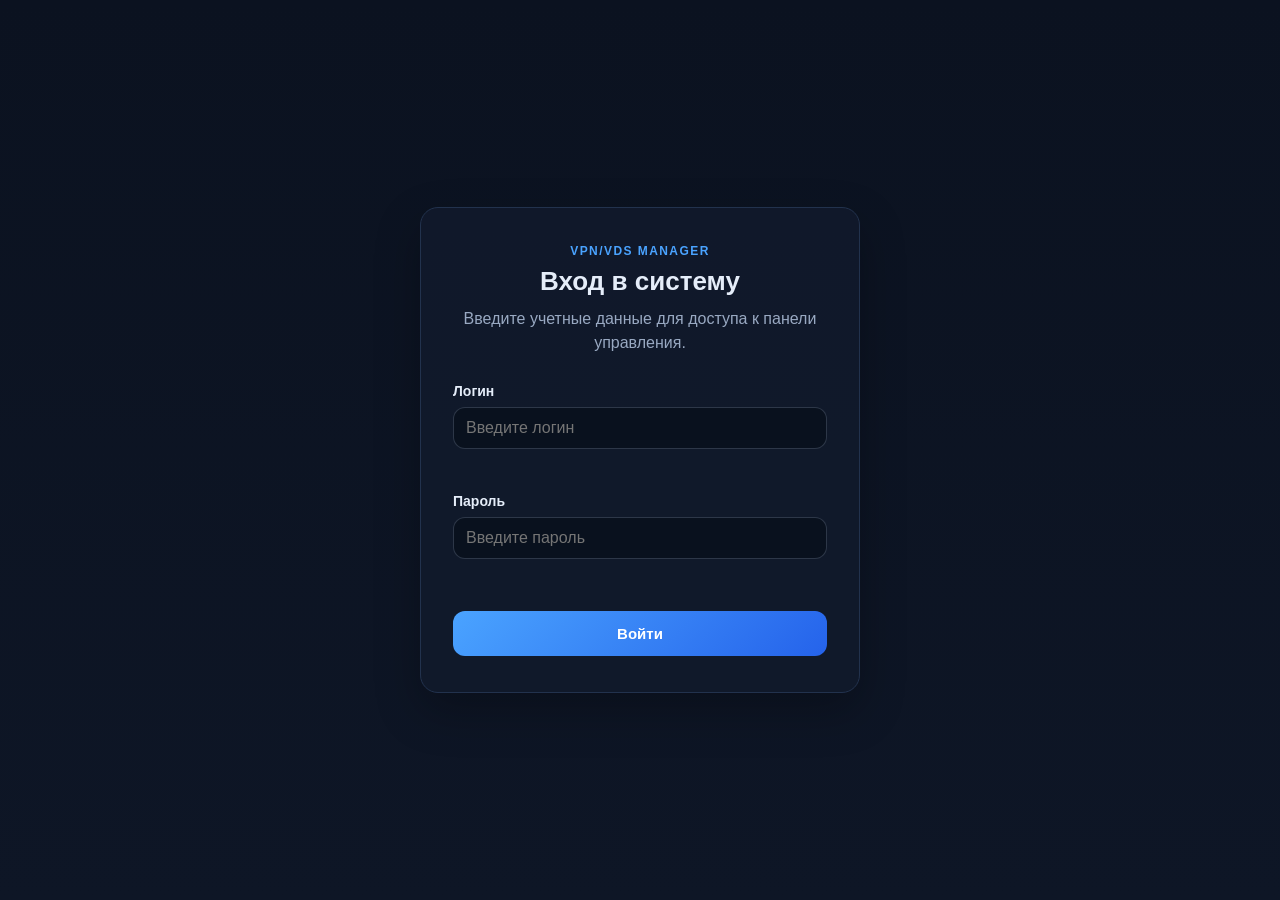
==== vpn-manager/frontend/dashboard.html @ 89fc7b23 "feat: real L2TP/IPsec monitoring + dashboard 3 tabs sessions/users CRUD + SSTP accel-ppp source buil" ====
<!doctype html>
<html lang="ru">
  <head>
    <meta charset="UTF-8" />
    <meta name="viewport" content="width=device-width, initial-scale=1.0" />
    <title>VPN/VDS Manager - Дашборд</title>
    <link rel="stylesheet" href="styles.css" />
  </head>
  <body>
    <div class="layout">
      <header class="topbar panel">
        <div>
          <p class="eyebrow">VPN/VDS Manager</p>
          <h1>Дашборд мониторинга</h1>
        </div>

        <div class="topbar-actions">
          <button type="button" id="tab-dashboard-btn" class="tab-btn tab-btn-active" data-tab="dashboard">
            Дашборд
          </button>
          <button type="button" id="tab-sessions-btn" class="tab-btn" data-tab="sessions">
            Сессии VPN
          </button>
          <button type="button" id="tab-users-btn" class="tab-btn" data-tab="users">
            VPN Пользователи
          </button>
          <a href="index.html" class="tab-btn" role="button">
            Конфиг
          </a>
          <button
            type="button"
            id="tab-settings-btn"
            class="tab-btn tab-btn-icon"
            aria-label="Открыть настройки"
            title="Открыть настройки"
          >
            &#9881;
          </button>
          <button type="button" id="logout-btn" class="tab-btn tab-btn-danger">
            Выйти
          </button>
        </div>
      </header>

      <!-- TAB: DASHBOARD -->
      <section id="tab-dashboard" class="dashboard-panel tab-panel tab-panel-active">
        <div class="stats-grid">
          <div class="stat-card panel">
            <div class="stat-icon stat-icon-total">▦</div>
            <div class="stat-content">
              <span class="stat-label">Всего роутеров</span>
              <strong id="stat-total" class="stat-value">0</strong>
              <p class="stat-meta" id="stat-profiles">Профилей: 0</p>
            </div>
          </div>

          <div class="stat-card panel">
            <div class="stat-icon stat-icon-online">●</div>
            <div class="stat-content">
              <span class="stat-label">Онлайн</span>
              <strong id="stat-online" class="stat-value stat-value-success">0</strong>
              <p class="stat-meta" id="stat-uptime">Uptime сервера: —</p>
            </div>
          </div>

          <div class="stat-card panel">
            <div class="stat-icon stat-icon-traffic">↯</div>
            <div class="stat-content">
              <span class="stat-label">Трафик всего</span>
              <strong id="stat-traffic" class="stat-value">0 GB</strong>
              <p class="stat-meta" id="stat-traffic-mb">≈ 0 MB</p>
            </div>
          </div>

          <div class="stat-card panel">
            <div class="stat-icon stat-icon-offline">○</div>
            <div class="stat-content">
              <span class="stat-label">Оффлайн</span>
              <strong id="stat-offline" class="stat-value stat-value-danger">0</strong>
              <p class="stat-meta" id="stat-sessions">Активных сессий: 0</p>
            </div>
          </div>
        </div>

        <div class="dashboard-actions">
          <button type="button" id="refresh-btn" class="btn btn-secondary">
            🔄 Обновить сейчас
          </button>
          <a href="index.html" class="btn btn-primary">
            ⚙️ Настройка конфигурации
          </a>
          <button type="button" id="vpn-sync-btn" class="btn btn-secondary">
            📤 VPN Sync (роутеры → chap-secrets)
          </button>
          <button type="button" id="vpn-restart-btn" class="btn btn-secondary">
            🔁 Перезапустить VPN службы
          </button>
        </div>

        <div class="panel panel-table">
          <div class="panel-header">
            <div>
              <p class="eyebrow">Мониторинг роутеров</p>
              <h2>Список роутеров</h2>
              <p class="subtitle">
                Автообновление каждые 10 секунд. Последнее обновление:
                <span id="last-update">—</span>
              </p>
            </div>
          </div>

          <div class="table-wrapper">
            <table id="routers-table" class="routers-table">
              <thead>
                <tr>
                  <th>Название</th>
                  <th>VPN логин</th>
                  <th>LAN подсеть</th>
                  <th>Wi-Fi</th>
                  <th>Статус</th>
                  <th>Uptime</th>
                  <th>Трафик</th>
                  <th>Действия</th>
                </tr>
              </thead>
              <tbody id="routers-tbody">
                <tr>
                  <td colspan="8" class="table-loading">Загрузка данных...</td>
                </tr>
              </tbody>
            </table>
          </div>
        </div>
      </section>

      <!-- TAB: SESSIONS -->
      <section id="tab-sessions" class="dashboard-panel tab-panel">
        <div class="dashboard-actions">
          <button type="button" id="refresh-sessions-btn" class="btn btn-secondary">🔄 Обновить сессии</button>
          <p class="subtitle" style="margin-left:auto;">Сеансов показано: <strong id="sessions-count">0</strong></p>
        </div>
        <div class="panel panel-table">
          <div class="panel-header">
            <p class="eyebrow">Мониторинг</p>
            <h2>Активные VPN сессии</h2>
            <p class="subtitle">Данные из xl2tpd-control / accel-cmd / ipsec status. Обновляются каждые 10 секунд.</p>
          </div>
          <div class="table-wrapper">
            <table id="sessions-table" class="routers-table">
              <thead>
                <tr>
                  <th>Роутер</th>
                  <th>VPN логин</th>
                  <th>Протокол</th>
                  <th>Интерфейс</th>
                  <th>IP клиента</th>
                  <th>LAN</th>
                  <th>Uptime</th>
                  <th>Трафик</th>
                </tr>
              </thead>
              <tbody id="sessions-tbody">
                <tr><td colspan="8" class="table-loading">Загрузка сессий...</td></tr>
              </tbody>
            </table>
          </div>
        </div>
      </section>

      <!-- TAB: VPN USERS -->
      <section id="tab-users" class="dashboard-panel tab-panel">
        <div class="dashboard-actions">
          <button type="button" id="add-user-btn" class="btn btn-primary">➕ Добавить пользователя VPN</button>
          <button type="button" id="refresh-users-btn" class="btn btn-secondary">🔄 Обновить список</button>
          <button type="button" id="users-sync-btn" class="btn btn-secondary">📤 VPN Sync</button>
          <p class="subtitle" style="margin-left:auto;">Пользователей: <strong id="users-count">0</strong></p>
        </div>
        <div class="panel panel-table">
          <div class="panel-header">
            <p class="eyebrow">Управление учётками VPN (chap-secrets)</p>
            <h2>VPN Пользователи</h2>
            <p class="subtitle">Автоматически применяется в /etc/ppp/chap-secrets (L2TP) и /etc/accel-ppp/conf/chap-secrets (SSTP, если установлен).</p>
          </div>
          <div class="table-wrapper">
            <table id="users-table" class="routers-table">
              <thead>
                <tr>
                  <th>Логин</th>
                  <th>Привязка роутера</th>
                  <th>Статус</th>
                  <th>Протокол</th>
                  <th>IP PPP</th>
                  <th>Uptime</th>
                  <th>Трафик</th>
                  <th>Действия</th>
                </tr>
              </thead>
              <tbody id="users-tbody">
                <tr><td colspan="8" class="table-loading">Загрузка пользователей...</td></tr>
              </tbody>
            </table>
          </div>
        </div>
      </section>
    </div>

    <script defer src="app.js"></script>

    <!-- Password change modal -->
    <div id="password-modal" class="modal" style="display:none;">
      <div class="modal-overlay" data-close-modal="1"></div>
      <div class="modal-card panel">
        <div class="modal-header">
          <p class="eyebrow">Настройки</p>
          <h2>Смена пароля admin</h2>
          <p class="subtitle">Введите старый пароль и задайте новый (минимум 4 символа).</p>
        </div>
        <form id="password-form" class="form" novalidate onsubmit="return false;">
          <label class="field">
            <span class="field-label">Старый пароль</span>
            <input id="old-password" class="field-input" type="password" required autocomplete="current-password" />
            <span class="field-error" data-error-for="old-password"></span>
          </label>
          <label class="field">
            <span class="field-label">Новый пароль</span>
            <input id="new-password" class="field-input" type="password" required minlength="4" autocomplete="new-password" />
            <span class="field-error" data-error-for="new-password"></span>
          </label>
          <label class="field">
            <span class="field-label">Повторите новый пароль</span>
            <input id="new-password-2" class="field-input" type="password" required minlength="4" autocomplete="new-password" />
            <span class="field-error" data-error-for="new-password-2"></span>
          </label>
          <div id="password-status" class="status" style="display:none;"></div>
          <div class="button-row">
            <button type="button" id="password-cancel" class="btn btn-secondary" data-close-modal="1">Отмена</button>
            <button type="submit" id="password-submit" class="btn btn-primary">Сменить пароль</button>
          </div>
        </form>
      </div>
    </div>

    <!-- Add/Edit VPN user modal -->
    <div id="vpn-user-modal" class="modal" style="display:none;">
      <div class="modal-overlay" data-close-modal="1"></div>
      <div class="modal-card panel">
        <div class="modal-header">
          <p class="eyebrow">VPN пользователь</p>
          <h2 id="vpn-user-modal-title">Добавить VPN пользователя</h2>
          <p class="subtitle">Пользователь будет добавлен в chap-secrets (L2TP/SSTP). Поле IP PPP можно оставить «*» — автовыделение из пула.</p>
        </div>
        <form id="vpn-user-form" class="form" novalidate onsubmit="return false;">
          <input type="hidden" id="vpn-user-original" value="" />
          <label class="field">
            <span class="field-label">Логин *</span>
            <input id="vpn-user-username" class="field-input" type="text" required placeholder="например router01" />
            <span class="field-error" data-error-for="vpn-user-username"></span>
          </label>
          <label class="field">
            <span class="field-label">Пароль *</span>
            <div class="field-row">
              <input id="vpn-user-password" class="field-input" type="text" required minlength="2" placeholder="минимум 2 символа" />
              <button type="button" id="generate-pw-btn" class="btn btn-secondary" title="Сгенерировать">🎲</button>
            </div>
            <span class="field-error" data-error-for="vpn-user-password"></span>
          </label>
          <label class="field">
            <span class="field-label">IP PPP (по умолчанию *)</span>
            <input id="vpn-user-ip" class="field-input" type="text" placeholder="* или 10.255.0.XX" value="*" />
          </label>
          <div id="vpn-user-status" class="status" style="display:none;"></div>
          <div class="button-row">
            <button type="button" id="vpn-user-cancel" class="btn btn-secondary" data-close-modal="1">Отмена</button>
            <button type="submit" id="vpn-user-submit" class="btn btn-primary">Сохранить</button>
          </div>
        </form>
      </div>
    </div>
  </body>
</html>
---- vpn-manager/frontend/styles.css ----
:root {
  color-scheme: dark;
  --bg: #0b1220;
  --panel: #111a2b;
  --panel-border: #22324d;
  --panel-soft: #162238;
  --text: #e5edf9;
  --muted: #99a9c2;
  --accent: #4aa3ff;
  --accent-strong: #2563eb;
  --danger: #ff7a7a;
  --success: #4ade80;
  --warning: #fbbf24;
  --shadow: 0 18px 45px rgba(0, 0, 0, 0.25);
  font-family: Inter, Segoe UI, Roboto, Arial, sans-serif;
}

* {
  box-sizing: border-box;
}

body {
  margin: 0;
  min-height: 100vh;
  background: linear-gradient(180deg, #0b1220 0%, #0e1626 100%);
  color: var(--text);
}

.layout {
  display: grid;
  gap: 20px;
  padding: 20px;
}

.topbar {
  display: flex;
  align-items: center;
  justify-content: space-between;
  gap: 20px;
  padding: 18px 24px;
}

.panel {
  background: rgba(17, 26, 43, 0.92);
  border: 1px solid var(--panel-border);
  border-radius: 18px;
  box-shadow: var(--shadow);
}

.panel-form,
.panel-preview,
.panel-settings {
  display: flex;
  flex-direction: column;
}

.topbar-actions {
  display: flex;
  align-items: center;
  gap: 10px;
}

.tab-btn {
  border: 1px solid rgba(153, 169, 194, 0.2);
  border-radius: 14px;
  background: rgba(255, 255, 255, 0.04);
  color: var(--text);
  padding: 12px 16px;
  font: inherit;
  font-weight: 600;
  cursor: pointer;
  text-decoration: none;
  display: inline-flex;
  align-items: center;
  justify-content: center;
}

.tab-btn-active {
  border-color: rgba(74, 163, 255, 0.4);
  background: rgba(74, 163, 255, 0.16);
}

.tab-btn-icon {
  min-width: 48px;
  font-size: 20px;
  line-height: 1;
}

.tab-btn-danger {
  border-color: rgba(255, 122, 122, 0.3);
  background: rgba(255, 122, 122, 0.12);
  color: #ffd4d4;
}

.tab-btn-danger:hover {
  background: rgba(255, 122, 122, 0.2);
}

.tab-panel {
  display: none;
}

.tab-panel-active {
  display: block;
}

.workspace-grid {
  display: grid;
  grid-template-columns: minmax(360px, 460px) minmax(520px, 1fr);
  gap: 20px;
}

.panel-settings {
  min-height: calc(100vh - 140px);
}

.panel-header {
  padding: 24px 24px 12px;
}

.eyebrow {
  margin: 0 0 8px;
  color: var(--accent);
  font-size: 12px;
  font-weight: 700;
  letter-spacing: 0.12em;
  text-transform: uppercase;
}

h1,
h2 {
  margin: 0;
  font-size: 28px;
}

.subtitle {
  margin: 10px 0 0;
  color: var(--muted);
  line-height: 1.5;
}

.settings-grid {
  display: grid;
  grid-template-columns: minmax(280px, 360px) minmax(420px, 1fr);
  gap: 16px;
  padding: 0 24px 24px;
}

.settings-section {
  padding: 18px;
  border-radius: 16px;
  background: rgba(22, 34, 56, 0.95);
  border: 1px solid rgba(255, 255, 255, 0.04);
}

.settings-section-wide,
.status {
  grid-column: 1 / -1;
}

.section-heading {
  display: flex;
  align-items: center;
  justify-content: space-between;
  gap: 12px;
  margin-bottom: 14px;
}

.section-heading h2 {
  font-size: 16px;
}

.profile-controls {
  display: grid;
  gap: 12px;
}

.status {
  padding: 12px 14px;
  border-radius: 12px;
  border: 1px solid transparent;
  font-size: 14px;
}

.status-loading {
  background: rgba(74, 163, 255, 0.12);
  border-color: rgba(74, 163, 255, 0.28);
}

.status-success {
  background: rgba(74, 222, 128, 0.12);
  border-color: rgba(74, 222, 128, 0.25);
}

.status-error {
  background: rgba(255, 122, 122, 0.12);
  border-color: rgba(255, 122, 122, 0.25);
  color: #ffd4d4;
}

.form {
  display: grid;
  gap: 18px;
  padding: 0 24px 24px 24px;
  overflow: auto;
}

.section {
  padding: 18px;
  border-radius: 16px;
  background: rgba(22, 34, 56, 0.95);
  border: 1px solid rgba(255, 255, 255, 0.04);
}

.section-title {
  margin: 0 0 14px;
  font-size: 16px;
}

.section-grid {
  display: grid;
  gap: 14px;
}

.inline-summary {
  display: grid;
  gap: 8px;
  padding: 14px 16px;
  border-radius: 14px;
  background: rgba(9, 17, 30, 0.9);
  border: 1px solid rgba(74, 163, 255, 0.18);
}

.inline-summary-label {
  color: var(--muted);
  font-size: 13px;
}

.inline-summary-value {
  color: var(--text);
  font-size: 15px;
  word-break: break-word;
}

.field {
  display: grid;
  gap: 8px;
}

.field-checkbox {
  grid-template-columns: auto 1fr;
  align-items: start;
  gap: 10px 12px;
}

.field-checkbox input[type="checkbox"] {
  margin-top: 2px;
  width: 18px;
  height: 18px;
  accent-color: var(--accent);
}

.field-checkbox .field-label,
.field-checkbox .field-help,
.field-checkbox .field-error {
  grid-column: 2;
}

.field-disabled {
  opacity: 0.55;
}

.field-label {
  font-size: 14px;
  font-weight: 600;
}

.field-help {
  color: var(--muted);
  font-size: 13px;
  line-height: 1.45;
}

.field-input,
.field textarea,
.field select {
  width: 100%;
  padding: 11px 12px;
  border: 1px solid rgba(153, 169, 194, 0.25);
  border-radius: 12px;
  background: #09111e;
  color: var(--text);
  font: inherit;
}

.field-input:focus,
.field textarea:focus,
.field select:focus {
  outline: 2px solid rgba(74, 163, 255, 0.35);
  border-color: var(--accent);
}

.field textarea {
  min-height: 90px;
  resize: vertical;
}

.button-row,
.button-column {
  display: flex;
  gap: 10px;
}

.button-column {
  flex-direction: column;
}

.button-row .btn,
.button-column .btn {
  flex: 1;
}

.field-error {
  min-height: 18px;
  color: var(--danger);
  font-size: 12px;
}

.field-invalid .field-input,
.field-invalid textarea,
.field-invalid select {
  border-color: var(--danger);
}

.actions {
  display: flex;
  gap: 12px;
  padding: 0 24px 24px;
}

.btn {
  border: 0;
  border-radius: 12px;
  padding: 12px 16px;
  font: inherit;
  font-weight: 600;
  cursor: pointer;
  text-decoration: none;
  display: inline-flex;
  align-items: center;
  justify-content: center;
}

.btn-primary {
  background: linear-gradient(135deg, var(--accent), var(--accent-strong));
  color: white;
}

.btn-secondary {
  background: rgba(255, 255, 255, 0.06);
  color: var(--text);
}

.btn-danger {
  background: rgba(255, 122, 122, 0.16);
  color: #ffd7d7;
}

.btn-small {
  padding: 9px 12px;
  font-size: 13px;
}

.router-list {
  display: grid;
  gap: 10px;
  max-height: 340px;
  overflow: auto;
  margin-bottom: 12px;
}

.router-item {
  display: grid;
  gap: 5px;
  width: 100%;
  padding: 12px 14px;
  border: 1px solid rgba(153, 169, 194, 0.18);
  border-radius: 12px;
  background: #09111e;
  color: var(--text);
  text-align: left;
  cursor: pointer;
}

.router-item:hover {
  border-color: rgba(74, 163, 255, 0.35);
}

.router-item.active {
  border-color: var(--accent);
  box-shadow: inset 0 0 0 1px rgba(74, 163, 255, 0.25);
}

.router-name {
  font-size: 14px;
  font-weight: 600;
}

.router-meta {
  color: var(--muted);
  font-size: 12px;
}

.meta {
  display: flex;
  gap: 14px;
  padding: 0 24px 16px;
}

.preview-actions {
  display: flex;
  justify-content: flex-end;
  padding: 0 24px 16px;
}

.meta-card {
  flex: 1;
  padding: 14px 16px;
  border-radius: 14px;
  background: rgba(22, 34, 56, 0.95);
  border: 1px solid rgba(255, 255, 255, 0.04);
}

.meta-label {
  display: block;
  margin-bottom: 6px;
  color: var(--muted);
  font-size: 13px;
}

.preview {
  flex: 1;
  margin: 0 24px 24px;
  padding: 18px;
  min-height: 680px;
  border-radius: 16px;
  border: 1px solid rgba(153, 169, 194, 0.2);
  background: #09111e;
  color: #dce7f8;
  font: 13px/1.55 Consolas, Monaco, monospace;
  resize: none;
}

@media (max-width: 1180px) {
  .workspace-grid,
  .settings-grid {
    grid-template-columns: 1fr;
  }

  .preview {
    min-height: 420px;
  }

  .topbar {
    flex-direction: column;
    align-items: stretch;
  }

  .topbar-actions {
    justify-content: space-between;
  }
}

.login-layout {
  min-height: 100vh;
  display: flex;
  align-items: center;
  justify-content: center;
  padding: 20px;
}

.login-card {
  width: 100%;
  max-width: 440px;
  padding: 36px 32px;
}

.login-header {
  text-align: center;
  margin-bottom: 28px;
}

.login-header h1 {
  font-size: 26px;
  margin-top: 4px;
}

.login-form {
  display: grid;
  gap: 18px;
}

.btn-login {
  width: 100%;
  padding: 14px 20px;
  font-size: 15px;
  margin-top: 8px;
}

.dashboard-panel {
  display: grid;
  gap: 20px;
}

.stats-grid {
  display: grid;
  grid-template-columns: repeat(auto-fit, minmax(220px, 1fr));
  gap: 16px;
}

.stat-card {
  display: flex;
  align-items: center;
  gap: 16px;
  padding: 20px;
}

.stat-icon {
  width: 56px;
  height: 56px;
  border-radius: 14px;
  display: flex;
  align-items: center;
  justify-content: center;
  font-size: 26px;
  font-weight: 700;
  flex-shrink: 0;
}

.stat-icon-total {
  background: rgba(74, 163, 255, 0.16);
  color: var(--accent);
}

.stat-icon-online {
  background: rgba(74, 222, 128, 0.16);
  color: var(--success);
  font-size: 18px;
}

.stat-icon-traffic {
  background: rgba(251, 191, 36, 0.16);
  color: var(--warning);
}

.stat-icon-offline {
  background: rgba(255, 122, 122, 0.16);
  color: var(--danger);
  font-size: 18px;
}

.stat-content {
  display: grid;
  gap: 4px;
  min-width: 0;
}

.stat-label {
  color: var(--muted);
  font-size: 13px;
}

.stat-value {
  font-size: 28px;
  font-weight: 700;
  line-height: 1.1;
}

.stat-value-success {
  color: var(--success);
}

.stat-value-danger {
  color: var(--danger);
}

.dashboard-actions {
  display: flex;
  flex-wrap: wrap;
  gap: 12px;
}

.panel-table {
  overflow: hidden;
}

.table-wrapper {
  padding: 0 24px 24px;
  overflow-x: auto;
}

.routers-table {
  width: 100%;
  border-collapse: collapse;
  font-size: 14px;
}

.routers-table th,
.routers-table td {
  padding: 14px 16px;
  text-align: left;
  border-bottom: 1px solid rgba(153, 169, 194, 0.12);
}

.routers-table th {
  color: var(--muted);
  font-size: 12px;
  font-weight: 600;
  text-transform: uppercase;
  letter-spacing: 0.06em;
  background: rgba(22, 34, 56, 0.5);
}

.routers-table tbody tr:hover {
  background: rgba(74, 163, 255, 0.05);
}

.routers-table tbody tr:last-child td {
  border-bottom: 0;
}

.table-loading {
  text-align: center;
  padding: 40px 20px !important;
  color: var(--muted);
}

.table-empty {
  text-align: center;
  padding: 40px 20px !important;
  color: var(--muted);
}

.status-badge {
  display: inline-flex;
  align-items: center;
  gap: 8px;
  padding: 6px 12px;
  border-radius: 20px;
  font-size: 13px;
  font-weight: 600;
}

.status-badge::before {
  content: "";
  width: 8px;
  height: 8px;
  border-radius: 50%;
}

.status-online {
  background: rgba(74, 222, 128, 0.14);
  color: var(--success);
}

.status-online::before {
  background: var(--success);
  box-shadow: 0 0 0 3px rgba(74, 222, 128, 0.2);
}

.status-offline {
  background: rgba(255, 122, 122, 0.14);
  color: var(--danger);
}

.status-offline::before {
  background: var(--danger);
  box-shadow: 0 0 0 3px rgba(255, 122, 122, 0.2);
}

.traffic-value {
  font-variant-numeric: tabular-nums;
  font-weight: 600;
}

@media (max-width: 720px) {
  .routers-table th,
  .routers-table td {
    padding: 10px 12px;
    font-size: 13px;
  }

  .stat-value {
    font-size: 22px;
  }
}

.modal {
  position: fixed;
  inset: 0;
  display: flex;
  align-items: center;
  justify-content: center;
  z-index: 1000;
  padding: 20px;
}

.modal-overlay {
  position: absolute;
  inset: 0;
  background: rgba(3, 7, 18, 0.78);
  backdrop-filter: blur(3px);
}

.modal-card {
  position: relative;
  width: 100%;
  max-width: 500px;
  padding: 28px;
  z-index: 1;
  box-shadow: 0 30px 80px rgba(0, 0, 0, 0.5);
  border-radius: 16px;
}

.modal-header {
  margin-bottom: 20px;
}

#password-form .field {
  margin-bottom: 14px;
}

#password-form .button-row {
  margin-top: 20px;
  display: flex;
  gap: 12px;
  justify-content: flex-end;
}

.modal-header .eyebrow {
  margin-bottom: 6px;
}

.modal-header h2 {
  margin: 0 0 6px 0;
}

/* --- Dashboard Tabs --- */
.tab-panel {
  display: none;
}
.tab-panel-active {
  display: block;
  animation: fadeIn 150ms ease-out;
}
@keyframes fadeIn {
  from { opacity: 0; transform: translateY(4px); }
  to { opacity: 1; transform: translateY(0); }
}

/* --- Status badges --- */
.status-badge {
  display: inline-flex;
  align-items: center;
  gap: 6px;
  padding: 4px 10px;
  border-radius: 999px;
  font-size: 12px;
  font-weight: 600;
  white-space: nowrap;
}
.status-badge::before {
  content: "";
  width: 7px;
  height: 7px;
  border-radius: 50%;
  display: inline-block;
}
.status-online {
  background: rgba(16, 185, 129, 0.12);
  color: #10b981;
}
.status-online::before { background: #10b981; box-shadow: 0 0 0 3px rgba(16,185,129,.18); }
.status-offline {
  background: rgba(107, 114, 128, 0.1);
  color: #6b7280;
}
.status-offline::before { background: #6b7280; }

/* --- Pill / Protocol --- */
.pill {
  display: inline-block;
  padding: 2px 8px;
  font-size: 11px;
  border-radius: 999px;
  letter-spacing: 0.02em;
}
.pill-proto {
  background: rgba(99, 102, 241, 0.1);
  color: #6366f1;
  font-weight: 600;
}

/* --- Typography helpers --- */
.mono {
  font-family: ui-monospace, SFMono-Regular, Menlo, Consolas, monospace;
  font-size: 12.5px;
  background: rgba(99, 102, 241, 0.06);
  color: #4338ca;
  padding: 2px 6px;
  border-radius: 6px;
}
.muted { color: #94a3b8; }
.small { font-size: 11.5px; margin-top: 2px; }

/* --- Buttons tiny --- */
.btn-sm {
  padding: 6px 10px;
  font-size: 12.5px;
}
.btn-danger {
  background: #fee2e2;
  color: #b91c1c;
  border-color: #fecaca;
}
.btn-danger:hover { background: #fecaca; color: #991b1b; }

.actions-col {
  display: flex;
  flex-wrap: wrap;
  gap: 6px;
}

/* --- Table states --- */
.table-loading,
.table-empty,
.table-error {
  text-align: center;
  padding: 30px 20px !important;
  color: #94a3b8;
  font-style: italic;
}
.table-empty { color: #64748b; }
.table-error { color: #b91c1c; font-style: normal; }

/* --- Stat meta --- */
.stat-content {
  display: flex;
  flex-direction: column;
  gap: 2px;
}
.stat-meta {
  margin: 4px 0 0 0;
  font-size: 11.5px;
  color: #94a3b8;
}

/* --- Field row (password with generate btn) --- */
.field-row {
  display: flex;
  gap: 8px;
  align-items: stretch;
}
.field-row .field-input {
  flex: 1;
}
.field-row .btn {
  white-space: nowrap;
  padding: 0 14px;
}

#vpn-user-form .field { margin-bottom: 14px; }
#vpn-user-form .button-row {
  margin-top: 20px;
  display: flex;
  gap: 12px;
  justify-content: flex-end;
}

/* --- Responsive tables --- */
@media (max-width: 980px) {
  #routers-table th:nth-child(2),
  #routers-table td:nth-child(2),
  #routers-table th:nth-child(4),
  #routers-table td:nth-child(4),
  #sessions-table th:nth-child(4),
  #sessions-table td:nth-child(4),
  #sessions-table th:nth-child(6),
  #sessions-table td:nth-child(6),
  #users-table th:nth-child(5),
  #users-table td:nth-child(5) {
    display: none;
  }
}
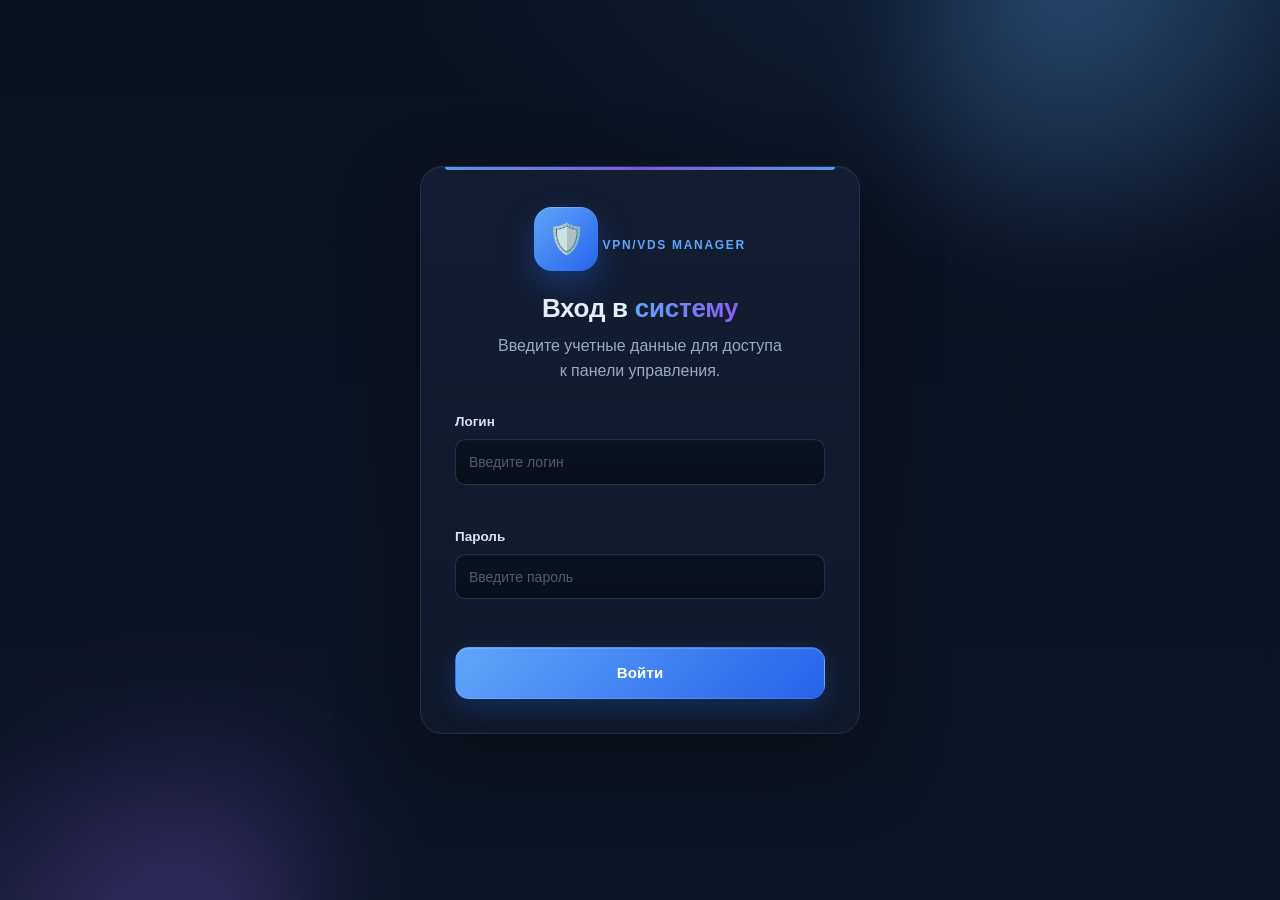
==== commit b433e838: "feat(ui): dark design system - gradients, section icons, login logo, cache v20260831c" ====
--- a/vpn-manager/frontend/dashboard.html
+++ b/vpn-manager/frontend/dashboard.html
@@ -3,15 +3,41 @@
   <head>
     <meta charset="UTF-8" />
     <meta name="viewport" content="width=device-width, initial-scale=1.0" />
+    <meta http-equiv="Cache-Control" content="no-cache, no-store, must-revalidate" />
+    <meta http-equiv="Pragma" content="no-cache" />
+    <meta http-equiv="Expires" content="0" />
     <title>VPN/VDS Manager - Дашборд</title>
-    <link rel="stylesheet" href="styles.css" />
+    <script>
+      (function(){
+        var FORCE = "20260831c";
+        try {
+          var u = new URL(window.location.href);
+          if (u.searchParams.get("v") !== FORCE) {
+            u.searchParams.set("v", FORCE);
+            u.searchParams.delete("debug");
+            if (window.location.search !== u.search) {
+              window.location.replace(u.toString());
+              return;
+            }
+          }
+        } catch(e){
+          var loc = window.location;
+          var q = loc.search;
+          if (q.indexOf("v=" + FORCE) === -1) {
+            window.location.replace(loc.pathname + "?v=" + FORCE + loc.hash);
+            return;
+          }
+        }
+      })();
+    </script>
+    <link rel="stylesheet" href="styles.css?v=20260831c" />
   </head>
   <body>
     <div class="layout">
       <header class="topbar panel">
         <div>
           <p class="eyebrow">VPN/VDS Manager</p>
-          <h1>Дашборд мониторинга</h1>
+          <h1>Дашборд <span class="title-accent">мониторинга</span></h1>
         </div>
 
         <div class="topbar-actions">
@@ -204,7 +230,7 @@
       </section>
     </div>
 
-    <script defer src="app.js"></script>
+    <script defer src="app.js?v=20260831c"></script>
 
     <!-- Password change modal -->
     <div id="password-modal" class="modal" style="display:none;">
--- a/vpn-manager/frontend/styles.css
+++ b/vpn-manager/frontend/styles.css
@@ -1,69 +1,86 @@
 :root {
   color-scheme: dark;
   --bg: #0b1220;
+  --bg-2: #0e1626;
   --panel: #111a2b;
   --panel-border: #22324d;
   --panel-soft: #162238;
   --text: #e5edf9;
   --muted: #99a9c2;
   --accent: #4aa3ff;
+  --accent-2: #60a5fa;
   --accent-strong: #2563eb;
-  --danger: #ff7a7a;
-  --success: #4ade80;
-  --warning: #fbbf24;
-  --shadow: 0 18px 45px rgba(0, 0, 0, 0.25);
-  font-family: Inter, Segoe UI, Roboto, Arial, sans-serif;
-}
-
-* {
-  box-sizing: border-box;
-}
+  --danger: #ef4444;
+  --danger-soft: #ff7a7a;
+  --success: #22c55e;
+  --success-soft: #4ade80;
+  --warning: #f59e0b;
+  --warning-soft: #fbbf24;
+  --violet: #8b5cf6;
+  --shadow: 0 18px 45px rgba(0, 0, 0, 0.28);
+  --shadow-lg: 0 30px 80px rgba(0, 0, 0, 0.45);
+  --radius-sm: 10px;
+  --radius-md: 14px;
+  --radius-lg: 18px;
+  --radius-xl: 22px;
+  --t-fast: 120ms ease-out;
+  --t: 200ms cubic-bezier(0.4, 0, 0.2, 1);
+  --t-slow: 350ms cubic-bezier(0.4, 0, 0.2, 1);
+  font-family: Inter, "Segoe UI", Roboto, Arial, sans-serif;
+  -webkit-font-smoothing: antialiased;
+  -moz-osx-font-smoothing: grayscale;
+}
+
+* { box-sizing: border-box; }
+
+html, body { margin: 0; padding: 0; }
 
 body {
-  margin: 0;
   min-height: 100vh;
-  background: linear-gradient(180deg, #0b1220 0%, #0e1626 100%);
+  background:
+    radial-gradient(1200px 600px at 85% -10%, rgba(74,163,255,0.12), transparent 60%),
+    radial-gradient(900px 500px at -10% 110%, rgba(139,92,246,0.10), transparent 55%),
+    linear-gradient(180deg, var(--bg) 0%, var(--bg-2) 100%);
+  background-attachment: fixed;
   color: var(--text);
-}
-
-.layout {
-  display: grid;
-  gap: 20px;
-  padding: 20px;
-}
+  line-height: 1.45;
+  transition: background var(--t-slow);
+}
+
+a { color: var(--accent-2); text-decoration: none; transition: color var(--t-fast); }
+a:hover { color: #93c5fd; }
+
+.layout { display: grid; gap: 20px; padding: 20px; }
 
 .topbar {
-  display: flex;
-  align-items: center;
-  justify-content: space-between;
-  gap: 20px;
-  padding: 18px 24px;
+  display: flex; align-items: center; justify-content: space-between;
+  gap: 20px; padding: 18px 24px;
 }
 
 .panel {
-  background: rgba(17, 26, 43, 0.92);
+  background: linear-gradient(180deg, rgba(20,30,50,0.96) 0%, rgba(17,26,43,0.94) 100%);
   border: 1px solid var(--panel-border);
-  border-radius: 18px;
+  border-radius: var(--radius-xl);
   box-shadow: var(--shadow);
+  backdrop-filter: blur(6px);
+  transition: border-color var(--t), box-shadow var(--t), transform var(--t);
 }
 
 .panel-form,
 .panel-preview,
 .panel-settings {
-  display: flex;
-  flex-direction: column;
+  display: flex; flex-direction: column;
+  min-height: 0;
 }
 
 .topbar-actions {
-  display: flex;
-  align-items: center;
-  gap: 10px;
+  display: flex; align-items: center; gap: 10px; flex-wrap: wrap;
 }
 
 .tab-btn {
-  border: 1px solid rgba(153, 169, 194, 0.2);
-  border-radius: 14px;
-  background: rgba(255, 255, 255, 0.04);
+  border: 1px solid rgba(153,169,194,0.18);
+  border-radius: var(--radius-md);
+  background: rgba(255,255,255,0.04);
   color: var(--text);
   padding: 12px 16px;
   font: inherit;
@@ -73,71 +90,89 @@
   display: inline-flex;
   align-items: center;
   justify-content: center;
-}
+  gap: 8px;
+  transition: background var(--t), border-color var(--t), color var(--t), transform var(--t-fast), box-shadow var(--t);
+  user-select: none;
+  white-space: nowrap;
+}
+.tab-btn:hover {
+  background: rgba(255,255,255,0.07);
+  border-color: rgba(153,169,194,0.32);
+  transform: translateY(-1px);
+}
+.tab-btn:active { transform: translateY(0); }
 
 .tab-btn-active {
-  border-color: rgba(74, 163, 255, 0.4);
-  background: rgba(74, 163, 255, 0.16);
-}
-
-.tab-btn-icon {
-  min-width: 48px;
-  font-size: 20px;
-  line-height: 1;
-}
+  border-color: rgba(74,163,255,0.55);
+  background: linear-gradient(180deg, rgba(74,163,255,0.22) 0%, rgba(74,163,255,0.10) 100%);
+  color: #ffffff;
+  box-shadow: 0 0 0 1px rgba(74,163,255,0.25), 0 8px 24px rgba(37,99,235,0.18);
+  position: relative;
+  overflow: hidden;
+}
+.tab-btn-active::after {
+  content: "";
+  position: absolute;
+  left: 14px; right: 14px; bottom: 4px;
+  height: 2px; border-radius: 2px;
+  background: linear-gradient(90deg, var(--accent), var(--accent-2));
+  opacity: 0.9;
+}
+
+.tab-btn-icon { min-width: 48px; font-size: 20px; line-height: 1; }
 
 .tab-btn-danger {
-  border-color: rgba(255, 122, 122, 0.3);
-  background: rgba(255, 122, 122, 0.12);
+  border-color: rgba(239,68,68,0.35);
+  background: rgba(239,68,68,0.12);
   color: #ffd4d4;
 }
-
-.tab-btn-danger:hover {
-  background: rgba(255, 122, 122, 0.2);
-}
-
-.tab-panel {
-  display: none;
-}
-
+.tab-btn-danger:hover { background: rgba(239,68,68,0.22); }
+
+.tab-panel { display: none; }
 .tab-panel-active {
   display: block;
+  animation: fadeSlide 180ms var(--t-slow);
+}
+@keyframes fadeSlide {
+  from { opacity: 0; transform: translateY(6px); }
+  to   { opacity: 1; transform: translateY(0); }
 }
 
 .workspace-grid {
   display: grid;
-  grid-template-columns: minmax(360px, 460px) minmax(520px, 1fr);
+  grid-template-columns: minmax(360px, 470px) minmax(520px, 1fr);
   gap: 20px;
-}
-
-.panel-settings {
-  min-height: calc(100vh - 140px);
-}
-
-.panel-header {
-  padding: 24px 24px 12px;
-}
+  align-items: start;
+}
+
+.panel-settings { min-height: calc(100vh - 140px); }
+
+.panel-header { padding: 24px 24px 14px; }
 
 .eyebrow {
   margin: 0 0 8px;
-  color: var(--accent);
+  color: var(--accent-2);
   font-size: 12px;
   font-weight: 700;
-  letter-spacing: 0.12em;
+  letter-spacing: 0.14em;
   text-transform: uppercase;
-}
-
-h1,
-h2 {
-  margin: 0;
-  font-size: 28px;
-}
-
-.subtitle {
-  margin: 10px 0 0;
-  color: var(--muted);
-  line-height: 1.5;
-}
+  display: inline-flex; align-items: center; gap: 8px;
+}
+
+h1, h2, h3 { margin: 0; line-height: 1.2; letter-spacing: -0.01em; }
+h1 { font-size: 30px; font-weight: 700; }
+h2 { font-size: 20px; font-weight: 700; }
+h3 { font-size: 16px; font-weight: 600; }
+
+.title-accent {
+  background: linear-gradient(90deg, var(--accent-2) 0%, var(--violet) 100%);
+  -webkit-background-clip: text;
+  background-clip: text;
+  color: transparent;
+  font-weight: 800;
+}
+
+.subtitle { margin: 10px 0 0; color: var(--muted); line-height: 1.55; max-width: 70ch; }
 
 .settings-grid {
   display: grid;
@@ -148,73 +183,103 @@
 
 .settings-section {
   padding: 18px;
-  border-radius: 16px;
-  background: rgba(22, 34, 56, 0.95);
-  border: 1px solid rgba(255, 255, 255, 0.04);
-}
+  border-radius: var(--radius-lg);
+  background: linear-gradient(180deg, rgba(26,38,62,0.92), rgba(22,34,56,0.95));
+  border: 1px solid rgba(255,255,255,0.05);
+  box-shadow: inset 0 1px 0 rgba(255,255,255,0.03);
+  transition: border-color var(--t), transform var(--t-fast);
+}
+.settings-section:hover { border-color: rgba(74,163,255,0.18); }
 
 .settings-section-wide,
+.status { grid-column: 1 / -1; }
+
+.section-heading {
+  display: flex; align-items: center; justify-content: space-between;
+  gap: 12px; margin-bottom: 14px;
+}
+.section-heading h2 { font-size: 16px; letter-spacing: 0; }
+
+.profile-controls { display: grid; gap: 12px; }
+
 .status {
-  grid-column: 1 / -1;
-}
-
-.section-heading {
-  display: flex;
-  align-items: center;
-  justify-content: space-between;
-  gap: 12px;
-  margin-bottom: 14px;
-}
-
-.section-heading h2 {
-  font-size: 16px;
-}
-
-.profile-controls {
-  display: grid;
-  gap: 12px;
-}
-
-.status {
-  padding: 12px 14px;
-  border-radius: 12px;
+  padding: 14px 16px;
+  border-radius: var(--radius-md);
   border: 1px solid transparent;
   font-size: 14px;
-}
+  font-weight: 500;
+  animation: fadeIn 220ms var(--t-slow);
+  display: flex; align-items: flex-start; gap: 10px;
+}
+.status::before {
+  content: "";
+  width: 10px; height: 10px; border-radius: 50%;
+  flex: 0 0 auto; margin-top: 5px;
+  background: currentColor;
+  box-shadow: 0 0 0 4px currentColor;
+  opacity: 0.18;
+}
+@keyframes fadeIn { from { opacity: 0; transform: translateY(-2px);} to { opacity: 1; transform: none; } }
 
 .status-loading {
-  background: rgba(74, 163, 255, 0.12);
-  border-color: rgba(74, 163, 255, 0.28);
-}
+  background: linear-gradient(90deg, rgba(74,163,255,0.14), rgba(139,92,246,0.10));
+  border-color: rgba(74,163,255,0.3);
+  color: #bfdbfe;
+}
+.status-loading::before { background: var(--accent); box-shadow: 0 0 0 4px rgba(74,163,255,0.25); opacity: 1; animation: pulse 1.2s ease-in-out infinite; }
+@keyframes pulse { 0%, 100% { transform: scale(1);} 50% { transform: scale(1.35); } }
 
 .status-success {
-  background: rgba(74, 222, 128, 0.12);
-  border-color: rgba(74, 222, 128, 0.25);
+  background: linear-gradient(90deg, rgba(34,197,94,0.14), rgba(74,222,128,0.08));
+  border-color: rgba(34,197,94,0.3);
+  color: #bbf7d0;
 }
 
 .status-error {
-  background: rgba(255, 122, 122, 0.12);
-  border-color: rgba(255, 122, 122, 0.25);
-  color: #ffd4d4;
+  background: linear-gradient(90deg, rgba(239,68,68,0.16), rgba(239,68,68,0.08));
+  border-color: rgba(239,68,68,0.35);
+  color: #fecaca;
 }
 
 .form {
   display: grid;
-  gap: 18px;
-  padding: 0 24px 24px 24px;
+  gap: 20px;
+  padding: 0 24px 24px;
   overflow: auto;
+  scrollbar-gutter: stable;
 }
 
 .section {
-  padding: 18px;
-  border-radius: 16px;
-  background: rgba(22, 34, 56, 0.95);
-  border: 1px solid rgba(255, 255, 255, 0.04);
-}
+  padding: 20px;
+  border-radius: var(--radius-lg);
+  background: linear-gradient(180deg, rgba(26,38,62,0.95), rgba(22,34,56,0.96));
+  border: 1px solid rgba(255,255,255,0.05);
+  box-shadow: inset 0 1px 0 rgba(255,255,255,0.03);
+  position: relative;
+  overflow: hidden;
+  transition: border-color var(--t), box-shadow var(--t);
+}
+.section:hover { border-color: rgba(74,163,255,0.22); }
 
 .section-title {
-  margin: 0 0 14px;
+  margin: 0 0 16px;
   font-size: 16px;
+  font-weight: 700;
+  display: inline-flex;
+  align-items: center;
+  gap: 10px;
+  letter-spacing: -0.005em;
+}
+.section-icon {
+  display: inline-flex;
+  align-items: center; justify-content: center;
+  width: 30px; height: 30px;
+  border-radius: 10px;
+  font-size: 16px;
+  background: rgba(74,163,255,0.14);
+  color: var(--accent-2);
+  flex-shrink: 0;
+  box-shadow: inset 0 0 0 1px rgba(74,163,255,0.18);
 }
 
 .section-grid {
@@ -226,287 +291,416 @@
   display: grid;
   gap: 8px;
   padding: 14px 16px;
-  border-radius: 14px;
-  background: rgba(9, 17, 30, 0.9);
-  border: 1px solid rgba(74, 163, 255, 0.18);
-}
-
+  border-radius: var(--radius-md);
+  background: rgba(9,17,30,0.9);
+  border: 1px solid rgba(74,163,255,0.2);
+  box-shadow: inset 0 0 0 1px rgba(74,163,255,0.04);
+}
 .inline-summary-label {
-  color: var(--muted);
-  font-size: 13px;
-}
-
-.inline-summary-value {
-  color: var(--text);
-  font-size: 15px;
-  word-break: break-word;
-}
-
-.field {
-  display: grid;
-  gap: 8px;
-}
-
+  color: var(--muted); font-size: 12.5px; font-weight: 500;
+  letter-spacing: 0.02em;
+}
+.inline-summary-value { color: var(--text); font-size: 14.5px; word-break: break-word; font-weight: 500; }
+
+.field { display: grid; gap: 8px; }
 .field-checkbox {
   grid-template-columns: auto 1fr;
   align-items: start;
   gap: 10px 12px;
-}
+  padding: 10px 12px;
+  border-radius: var(--radius-sm);
+  background: rgba(9,17,30,0.55);
+  border: 1px solid rgba(255,255,255,0.04);
+  transition: background var(--t), border-color var(--t);
+}
+.field-checkbox:hover { background: rgba(9,17,30,0.8); border-color: rgba(74,163,255,0.18); }
 
 .field-checkbox input[type="checkbox"] {
-  margin-top: 2px;
-  width: 18px;
-  height: 18px;
-  accent-color: var(--accent);
+  margin-top: 2px; width: 18px; height: 18px; accent-color: var(--accent); cursor: pointer;
 }
 
 .field-checkbox .field-label,
 .field-checkbox .field-help,
-.field-checkbox .field-error {
-  grid-column: 2;
-}
-
-.field-disabled {
-  opacity: 0.55;
-}
+.field-checkbox .field-error { grid-column: 2; }
+
+.field-disabled { opacity: 0.6; pointer-events: none; }
 
 .field-label {
-  font-size: 14px;
+  font-size: 13.5px;
   font-weight: 600;
+  color: #d6e3f6;
+  display: inline-flex;
+  align-items: center;
+  gap: 6px;
+}
+.field-label-required::after {
+  content: "*";
+  color: var(--danger);
+  font-weight: 700;
 }
 
 .field-help {
-  color: var(--muted);
-  font-size: 13px;
-  line-height: 1.45;
+  color: var(--muted); font-size: 12.5px; line-height: 1.5;
 }
 
 .field-input,
 .field textarea,
 .field select {
   width: 100%;
-  padding: 11px 12px;
-  border: 1px solid rgba(153, 169, 194, 0.25);
-  border-radius: 12px;
-  background: #09111e;
+  padding: 11.5px 13px;
+  border: 1px solid rgba(153,169,194,0.22);
+  border-radius: var(--radius-sm);
+  background: linear-gradient(180deg, #0a1220, #070e1a);
   color: var(--text);
   font: inherit;
-}
+  font-size: 14px;
+  transition: border-color var(--t-fast), box-shadow var(--t-fast), background var(--t-fast), transform var(--t-fast);
+  box-shadow: inset 0 1px 0 rgba(255,255,255,0.02);
+}
+.field input::placeholder,
+.field textarea::placeholder,
+.field select::placeholder { color: rgba(153,169,194,0.5); }
+
+.field-input:hover,
+.field textarea:hover,
+.field select:hover { border-color: rgba(153,169,194,0.34); }
 
 .field-input:focus,
 .field textarea:focus,
 .field select:focus {
-  outline: 2px solid rgba(74, 163, 255, 0.35);
+  outline: none;
   border-color: var(--accent);
-}
-
-.field textarea {
-  min-height: 90px;
-  resize: vertical;
+  background: linear-gradient(180deg, #0c1629, #08101d);
+  box-shadow:
+    0 0 0 3px rgba(74,163,255,0.15),
+    0 0 0 1px rgba(74,163,255,0.4);
+}
+
+.field textarea { min-height: 90px; resize: vertical; font-family: inherit; }
+
+select.field-input,
+.field select {
+  cursor: pointer;
+  appearance: none;
+  -webkit-appearance: none;
+  background-image:
+    linear-gradient(45deg, transparent 50%, #99a9c2 50%),
+    linear-gradient(135deg, #99a9c2 50%, transparent 50%);
+  background-position: calc(100% - 20px) 19px, calc(100% - 14px) 19px;
+  background-size: 6px 6px, 6px 6px;
+  background-repeat: no-repeat;
+  padding-right: 38px;
 }
 
 .button-row,
-.button-column {
-  display: flex;
-  gap: 10px;
-}
-
-.button-column {
-  flex-direction: column;
-}
-
-.button-row .btn,
-.button-column .btn {
-  flex: 1;
-}
+.button-column { display: flex; gap: 10px; }
+.button-column { flex-direction: column; }
+.button-row .btn, .button-column .btn { flex: 1; }
 
 .field-error {
   min-height: 18px;
-  color: var(--danger);
-  font-size: 12px;
+  color: #fca5a5;
+  font-size: 12.5px;
+  font-weight: 500;
 }
 
 .field-invalid .field-input,
 .field-invalid textarea,
 .field-invalid select {
-  border-color: var(--danger);
+  border-color: rgba(239,68,68,0.55) !important;
+  box-shadow: 0 0 0 3px rgba(239,68,68,0.12) !important;
 }
 
 .actions {
   display: flex;
   gap: 12px;
   padding: 0 24px 24px;
+  flex-wrap: wrap;
 }
 
 .btn {
-  border: 0;
-  border-radius: 12px;
-  padding: 12px 16px;
+  border: 1px solid transparent;
+  border-radius: var(--radius-sm);
+  padding: 12px 18px;
   font: inherit;
   font-weight: 600;
+  font-size: 14px;
   cursor: pointer;
   text-decoration: none;
   display: inline-flex;
   align-items: center;
   justify-content: center;
+  gap: 8px;
+  transition: transform var(--t-fast), box-shadow var(--t-fast), background var(--t-fast), border-color var(--t-fast), color var(--t-fast), filter var(--t-fast);
+  user-select: none;
+  white-space: nowrap;
+  letter-spacing: 0.01em;
+}
+.btn:disabled {
+  opacity: 0.5;
+  cursor: not-allowed;
+  transform: none !important;
+  filter: grayscale(0.3);
 }
 
 .btn-primary {
-  background: linear-gradient(135deg, var(--accent), var(--accent-strong));
+  background: linear-gradient(135deg, var(--accent-2) 0%, var(--accent-strong) 100%);
+  color: #ffffff;
+  box-shadow: 0 8px 24px rgba(37,99,235,0.25), inset 0 1px 0 rgba(255,255,255,0.15);
+  border-color: rgba(255,255,255,0.08);
+}
+.btn-primary:hover:not(:disabled) {
+  transform: translateY(-1.5px);
+  box-shadow: 0 14px 32px rgba(37,99,235,0.33), inset 0 1px 0 rgba(255,255,255,0.2);
+  filter: brightness(1.05);
+}
+.btn-primary:active:not(:disabled) { transform: translateY(0); }
+
+.btn-secondary {
+  background: rgba(255,255,255,0.06);
+  color: var(--text);
+  border-color: rgba(153,169,194,0.18);
+}
+.btn-secondary:hover:not(:disabled) {
+  background: rgba(255,255,255,0.09);
+  border-color: rgba(153,169,194,0.3);
+  transform: translateY(-1px);
+}
+
+.btn-danger {
+  background: rgba(239,68,68,0.16);
+  color: #fecaca;
+  border-color: rgba(239,68,68,0.32);
+}
+.btn-danger:hover:not(:disabled) {
+  background: rgba(239,68,68,0.24);
+  color: #ffffff;
+  transform: translateY(-1px);
+  box-shadow: 0 10px 28px rgba(239,68,68,0.2);
+}
+
+.btn-success {
+  background: linear-gradient(135deg, #22c55e 0%, #16a34a 100%);
   color: white;
-}
-
-.btn-secondary {
-  background: rgba(255, 255, 255, 0.06);
-  color: var(--text);
-}
-
-.btn-danger {
-  background: rgba(255, 122, 122, 0.16);
-  color: #ffd7d7;
-}
-
-.btn-small {
-  padding: 9px 12px;
-  font-size: 13px;
-}
+  border-color: rgba(255,255,255,0.08);
+  box-shadow: 0 8px 24px rgba(34,197,94,0.22);
+}
+.btn-success:hover:not(:disabled) {
+  transform: translateY(-1.5px);
+  filter: brightness(1.06);
+  box-shadow: 0 14px 32px rgba(34,197,94,0.30);
+}
+
+.btn-small, .btn-sm { padding: 8px 12px; font-size: 12.5px; border-radius: var(--radius-sm); }
+.btn-lg { padding: 13.5px 22px; font-size: 15px; }
+
+.btn .emoji { line-height: 1; }
 
 .router-list {
   display: grid;
   gap: 10px;
-  max-height: 340px;
+  max-height: 360px;
   overflow: auto;
-  margin-bottom: 12px;
+  margin-bottom: 14px;
+  padding: 2px;
+  scrollbar-gutter: stable;
 }
 
 .router-item {
   display: grid;
-  gap: 5px;
+  grid-template-columns: 1fr auto;
+  gap: 4px 12px;
+  align-items: center;
   width: 100%;
-  padding: 12px 14px;
-  border: 1px solid rgba(153, 169, 194, 0.18);
-  border-radius: 12px;
-  background: #09111e;
+  padding: 13px 14px;
+  border: 1px solid rgba(153,169,194,0.15);
+  border-radius: var(--radius-md);
+  background: linear-gradient(180deg, rgba(12,20,36,0.88), rgba(9,17,30,0.9));
   color: var(--text);
   text-align: left;
   cursor: pointer;
-}
-
+  transition: border-color var(--t-fast), transform var(--t-fast), background var(--t-fast), box-shadow var(--t-fast);
+  position: relative;
+}
+.router-item::before {
+  content: "";
+  position: absolute;
+  left: 0; top: 0; bottom: 0;
+  width: 3px;
+  background: linear-gradient(180deg, var(--accent), var(--violet));
+  border-radius: 3px 0 0 3px;
+  opacity: 0;
+  transition: opacity var(--t);
+}
 .router-item:hover {
-  border-color: rgba(74, 163, 255, 0.35);
-}
+  border-color: rgba(74,163,255,0.4);
+  background: linear-gradient(180deg, rgba(16,28,50,0.95), rgba(12,20,36,0.95));
+  transform: translateX(2px);
+  box-shadow: 0 10px 24px rgba(0,0,0,0.22);
+}
+.router-item:hover::before { opacity: 1; }
 
 .router-item.active {
   border-color: var(--accent);
-  box-shadow: inset 0 0 0 1px rgba(74, 163, 255, 0.25);
-}
-
-.router-name {
-  font-size: 14px;
-  font-weight: 600;
-}
-
-.router-meta {
-  color: var(--muted);
-  font-size: 12px;
-}
+  background: linear-gradient(180deg, rgba(20,36,64,0.98), rgba(14,26,48,0.98));
+  box-shadow: inset 0 0 0 1px rgba(74,163,255,0.3), 0 10px 24px rgba(37,99,235,0.14);
+}
+.router-item.active::before { opacity: 1; width: 4px; }
+
+.router-name { font-size: 14px; font-weight: 600; letter-spacing: -0.005em; }
+.router-meta { color: var(--muted); font-size: 12px; grid-column: 1 / -1; }
 
 .meta {
-  display: flex;
-  gap: 14px;
+  display: grid;
+  grid-template-columns: repeat(auto-fit, minmax(180px, 1fr));
+  gap: 12px;
   padding: 0 24px 16px;
 }
 
 .preview-actions {
   display: flex;
   justify-content: flex-end;
+  gap: 10px;
   padding: 0 24px 16px;
+  flex-wrap: wrap;
 }
 
 .meta-card {
-  flex: 1;
   padding: 14px 16px;
-  border-radius: 14px;
-  background: rgba(22, 34, 56, 0.95);
-  border: 1px solid rgba(255, 255, 255, 0.04);
+  border-radius: var(--radius-md);
+  background: linear-gradient(180deg, rgba(26,38,62,0.95), rgba(22,34,56,0.95));
+  border: 1px solid rgba(255,255,255,0.05);
+  box-shadow: inset 0 1px 0 rgba(255,255,255,0.03);
+  display: grid;
+  gap: 4px;
 }
 
 .meta-label {
   display: block;
-  margin-bottom: 6px;
   color: var(--muted);
-  font-size: 13px;
+  font-size: 12px;
+  font-weight: 500;
+  letter-spacing: 0.04em;
+}
+.meta-value {
+  font-size: 15px;
+  font-weight: 700;
+  color: var(--text);
 }
 
 .preview {
-  flex: 1;
+  flex: 1 1 auto;
   margin: 0 24px 24px;
   padding: 18px;
   min-height: 680px;
-  border-radius: 16px;
-  border: 1px solid rgba(153, 169, 194, 0.2);
-  background: #09111e;
+  max-height: calc(100vh - 260px);
+  overflow: auto;
+  border-radius: var(--radius-lg);
+  border: 1px solid rgba(153,169,194,0.2);
+  background:
+    radial-gradient(800px 400px at 0% 0%, rgba(74,163,255,0.04), transparent 60%),
+    linear-gradient(180deg, #070e1a, #050912);
   color: #dce7f8;
-  font: 13px/1.55 Consolas, Monaco, monospace;
-  resize: none;
-}
+  font: 13px/1.6 ui-monospace, SFMono-Regular, Menlo, Consolas, Monaco, monospace;
+  resize: vertical;
+  box-shadow: inset 0 0 0 1px rgba(255,255,255,0.02);
+  white-space: pre;
+  word-wrap: normal;
+  scrollbar-gutter: stable;
+}
+.preview::selection { background: rgba(74,163,255,0.35); color: white; }
 
 @media (max-width: 1180px) {
-  .workspace-grid,
-  .settings-grid {
-    grid-template-columns: 1fr;
-  }
-
-  .preview {
-    min-height: 420px;
-  }
-
-  .topbar {
-    flex-direction: column;
-    align-items: stretch;
-  }
-
-  .topbar-actions {
-    justify-content: space-between;
-  }
-}
-
+  .workspace-grid, .settings-grid { grid-template-columns: 1fr; }
+  .preview { min-height: 420px; max-height: 520px; }
+  .topbar { flex-direction: column; align-items: stretch; }
+  .topbar-actions { justify-content: space-between; }
+}
+
+/* ===== LOGIN ===== */
 .login-layout {
   min-height: 100vh;
   display: flex;
   align-items: center;
   justify-content: center;
-  padding: 20px;
+  padding: 24px;
+  position: relative;
+  overflow: hidden;
+}
+.login-layout::before,
+.login-layout::after {
+  content: "";
+  position: absolute;
+  border-radius: 50%;
+  filter: blur(60px);
+  opacity: 0.35;
+  pointer-events: none;
+  animation: drift 18s ease-in-out infinite alternate;
+}
+.login-layout::before {
+  width: 480px; height: 480px;
+  background: radial-gradient(circle at 30% 30%, var(--accent-2), transparent 60%);
+  top: -160px; right: -120px;
+}
+.login-layout::after {
+  width: 420px; height: 420px;
+  background: radial-gradient(circle at 70% 70%, var(--violet), transparent 60%);
+  bottom: -160px; left: -100px;
+  animation-delay: -6s;
+}
+@keyframes drift {
+  from { transform: translate(0, 0) scale(1); }
+  to   { transform: translate(-30px, 20px) scale(1.08); }
 }
 
 .login-card {
+  position: relative;
   width: 100%;
   max-width: 440px;
-  padding: 36px 32px;
-}
-
-.login-header {
-  text-align: center;
-  margin-bottom: 28px;
-}
-
+  padding: 40px 34px 34px;
+  z-index: 1;
+  box-shadow: var(--shadow-lg), inset 0 1px 0 rgba(255,255,255,0.05);
+}
+.login-card::before {
+  content: "";
+  position: absolute;
+  top: 0; left: 24px; right: 24px;
+  height: 3px; border-radius: 0 0 3px 3px;
+  background: linear-gradient(90deg, var(--accent-2), var(--violet), var(--accent-2));
+  opacity: 0.9;
+}
+
+.login-logo {
+  width: 64px; height: 64px;
+  border-radius: 18px;
+  display: inline-flex;
+  align-items: center; justify-content: center;
+  background: linear-gradient(135deg, var(--accent-2), var(--accent-strong));
+  color: white;
+  font-size: 30px;
+  margin: 0 auto 18px;
+  box-shadow: 0 14px 32px rgba(37,99,235,0.35), inset 0 1px 0 rgba(255,255,255,0.2);
+}
+
+.login-header { text-align: center; margin-bottom: 28px; }
 .login-header h1 {
   font-size: 26px;
   margin-top: 4px;
-}
-
-.login-form {
-  display: grid;
-  gap: 18px;
-}
+  font-weight: 700;
+}
+.login-header .subtitle { text-align: center; max-width: 32ch; margin-left: auto; margin-right: auto; }
+
+.login-form { display: grid; gap: 16px; }
 
 .btn-login {
   width: 100%;
   padding: 14px 20px;
   font-size: 15px;
-  margin-top: 8px;
-}
-
+  margin-top: 6px;
+  border-radius: var(--radius-md);
+}
+
+/* ===== DASHBOARD ===== */
 .dashboard-panel {
   display: grid;
   gap: 20px;
@@ -523,66 +717,91 @@
   align-items: center;
   gap: 16px;
   padding: 20px;
+  position: relative;
+  overflow: hidden;
+}
+.stat-card::before {
+  content: "";
+  position: absolute;
+  top: 0; right: 0; width: 120px; height: 120px;
+  border-radius: 50%;
+  filter: blur(30px);
+  opacity: 0.12;
 }
 
 .stat-icon {
-  width: 56px;
-  height: 56px;
-  border-radius: 14px;
+  width: 56px; height: 56px;
+  border-radius: 16px;
   display: flex;
-  align-items: center;
-  justify-content: center;
-  font-size: 26px;
-  font-weight: 700;
+  align-items: center; justify-content: center;
+  font-size: 24px;
   flex-shrink: 0;
+  position: relative;
+  z-index: 1;
+  box-shadow: inset 0 1px 0 rgba(255,255,255,0.1);
 }
 
 .stat-icon-total {
-  background: rgba(74, 163, 255, 0.16);
-  color: var(--accent);
-}
+  background: linear-gradient(135deg, rgba(74,163,255,0.22), rgba(74,163,255,0.08));
+  color: var(--accent-2);
+  box-shadow: inset 0 0 0 1px rgba(74,163,255,0.25);
+}
+.stat-card:has(.stat-icon-total)::before { background: var(--accent); }
 
 .stat-icon-online {
-  background: rgba(74, 222, 128, 0.16);
-  color: var(--success);
-  font-size: 18px;
-}
+  background: linear-gradient(135deg, rgba(34,197,94,0.22), rgba(34,197,94,0.08));
+  color: var(--success-soft);
+  box-shadow: inset 0 0 0 1px rgba(34,197,94,0.25);
+}
+.stat-card:has(.stat-icon-online)::before { background: var(--success); }
 
 .stat-icon-traffic {
-  background: rgba(251, 191, 36, 0.16);
-  color: var(--warning);
-}
+  background: linear-gradient(135deg, rgba(245,158,11,0.22), rgba(245,158,11,0.08));
+  color: var(--warning-soft);
+  box-shadow: inset 0 0 0 1px rgba(245,158,11,0.25);
+}
+.stat-card:has(.stat-icon-traffic)::before { background: var(--warning); }
 
 .stat-icon-offline {
-  background: rgba(255, 122, 122, 0.16);
-  color: var(--danger);
-  font-size: 18px;
-}
+  background: linear-gradient(135deg, rgba(239,68,68,0.22), rgba(239,68,68,0.08));
+  color: var(--danger-soft);
+  box-shadow: inset 0 0 0 1px rgba(239,68,68,0.25);
+}
+.stat-card:has(.stat-icon-offline)::before { background: var(--danger); }
+
+.stat-icon-sessions {
+  background: linear-gradient(135deg, rgba(139,92,246,0.22), rgba(139,92,246,0.08));
+  color: #c4b5fd;
+  box-shadow: inset 0 0 0 1px rgba(139,92,246,0.25);
+}
+.stat-card:has(.stat-icon-sessions)::before { background: var(--violet); }
 
 .stat-content {
   display: grid;
-  gap: 4px;
+  gap: 3px;
   min-width: 0;
+  z-index: 1;
 }
 
 .stat-label {
   color: var(--muted);
-  font-size: 13px;
+  font-size: 12.5px;
+  font-weight: 500;
+  letter-spacing: 0.03em;
 }
 
 .stat-value {
   font-size: 28px;
-  font-weight: 700;
-  line-height: 1.1;
-}
-
-.stat-value-success {
-  color: var(--success);
-}
-
-.stat-value-danger {
-  color: var(--danger);
-}
+  font-weight: 800;
+  line-height: 1.05;
+  letter-spacing: -0.02em;
+}
+.stat-value-small { font-size: 22px; font-weight: 700; }
+.stat-value-success { color: var(--success-soft); }
+.stat-value-danger  { color: var(--danger-soft); }
+.stat-value-accent  { color: var(--accent-2); }
+.stat-value-warning { color: var(--warning-soft); }
+.stat-meta { margin: 2px 0 0 0; font-size: 11.5px; color: var(--muted); letter-spacing: 0.01em; }
 
 .dashboard-actions {
   display: flex;
@@ -590,111 +809,171 @@
   gap: 12px;
 }
 
-.panel-table {
-  overflow: hidden;
-}
+.panel-table { overflow: hidden; }
+.panel-header + .dashboard-actions { padding: 0 24px 16px; }
 
 .table-wrapper {
   padding: 0 24px 24px;
   overflow-x: auto;
-}
-
-.routers-table {
+  scrollbar-gutter: stable;
+}
+
+.routers-table, table.routers-table {
   width: 100%;
-  border-collapse: collapse;
+  border-collapse: separate;
+  border-spacing: 0;
   font-size: 14px;
+  border-radius: var(--radius-md);
+  overflow: hidden;
 }
 
 .routers-table th,
 .routers-table td {
   padding: 14px 16px;
   text-align: left;
-  border-bottom: 1px solid rgba(153, 169, 194, 0.12);
+  vertical-align: middle;
+  border-bottom: 1px solid rgba(153,169,194,0.09);
 }
 
 .routers-table th {
   color: var(--muted);
-  font-size: 12px;
+  font-size: 11.5px;
   font-weight: 600;
   text-transform: uppercase;
-  letter-spacing: 0.06em;
-  background: rgba(22, 34, 56, 0.5);
-}
-
+  letter-spacing: 0.08em;
+  background: rgba(22,34,56,0.6);
+  backdrop-filter: blur(2px);
+  position: sticky;
+  top: 0;
+  z-index: 2;
+}
+.routers-table th:first-child { border-top-left-radius: var(--radius-md); }
+.routers-table th:last-child  { border-top-right-radius: var(--radius-md); }
+
+.routers-table tbody tr { transition: background var(--t-fast); }
 .routers-table tbody tr:hover {
-  background: rgba(74, 163, 255, 0.05);
-}
-
-.routers-table tbody tr:last-child td {
-  border-bottom: 0;
-}
-
-.table-loading {
+  background: rgba(74,163,255,0.06);
+}
+.routers-table tbody tr:nth-child(even) { background: rgba(255,255,255,0.008); }
+.routers-table tbody tr:nth-child(even):hover { background: rgba(74,163,255,0.07); }
+
+.routers-table tbody tr:last-child td { border-bottom: 0; }
+
+.table-loading,
+.table-empty,
+.table-error {
   text-align: center;
   padding: 40px 20px !important;
   color: var(--muted);
-}
-
-.table-empty {
-  text-align: center;
-  padding: 40px 20px !important;
-  color: var(--muted);
-}
-
+  font-style: italic;
+}
+.table-empty { color: #64748b; }
+.table-error { color: var(--danger-soft); font-style: normal; font-weight: 500; }
+
+/* ---- Status badges ---- */
 .status-badge {
   display: inline-flex;
   align-items: center;
   gap: 8px;
-  padding: 6px 12px;
-  border-radius: 20px;
-  font-size: 13px;
+  padding: 5px 12px;
+  border-radius: 999px;
+  font-size: 12.5px;
   font-weight: 600;
-}
-
+  white-space: nowrap;
+  letter-spacing: 0.01em;
+}
 .status-badge::before {
   content: "";
-  width: 8px;
-  height: 8px;
+  width: 8px; height: 8px;
   border-radius: 50%;
+  flex-shrink: 0;
 }
 
 .status-online {
-  background: rgba(74, 222, 128, 0.14);
-  color: var(--success);
-}
-
+  background: rgba(34,197,94,0.14);
+  color: #86efac;
+  box-shadow: inset 0 0 0 1px rgba(34,197,94,0.22);
+}
 .status-online::before {
-  background: var(--success);
-  box-shadow: 0 0 0 3px rgba(74, 222, 128, 0.2);
-}
+  background: var(--success-soft);
+  box-shadow: 0 0 0 3px rgba(34,197,94,0.2);
+  animation: blink 1.8s ease-in-out infinite;
+}
+@keyframes blink { 0%, 100% { opacity: 1; } 50% { opacity: 0.55; } }
 
 .status-offline {
-  background: rgba(255, 122, 122, 0.14);
-  color: var(--danger);
-}
-
-.status-offline::before {
-  background: var(--danger);
-  box-shadow: 0 0 0 3px rgba(255, 122, 122, 0.2);
-}
-
-.traffic-value {
-  font-variant-numeric: tabular-nums;
+  background: rgba(239,68,68,0.14);
+  color: #fca5a5;
+  box-shadow: inset 0 0 0 1px rgba(239,68,68,0.22);
+}
+.status-offline::before { background: var(--danger-soft); box-shadow: 0 0 0 3px rgba(239,68,68,0.18); }
+
+.status-warning {
+  background: rgba(245,158,11,0.14);
+  color: #fcd34d;
+  box-shadow: inset 0 0 0 1px rgba(245,158,11,0.22);
+}
+.status-warning::before { background: var(--warning-soft); box-shadow: 0 0 0 3px rgba(245,158,11,0.18); }
+
+.traffic-value { font-variant-numeric: tabular-nums; font-weight: 600; }
+
+/* ---- Pills / Protocol / Small helpers ---- */
+.pill {
+  display: inline-block;
+  padding: 2px 10px;
+  font-size: 11.5px;
+  border-radius: 999px;
+  letter-spacing: 0.02em;
   font-weight: 600;
 }
-
-@media (max-width: 720px) {
-  .routers-table th,
-  .routers-table td {
-    padding: 10px 12px;
-    font-size: 13px;
-  }
-
-  .stat-value {
-    font-size: 22px;
-  }
-}
-
+.pill-proto {
+  background: rgba(99,102,241,0.12);
+  color: #a5b4fc;
+  box-shadow: inset 0 0 0 1px rgba(99,102,241,0.22);
+}
+.pill-l2tp { background: rgba(74,163,255,0.12); color: #93c5fd; box-shadow: inset 0 0 0 1px rgba(74,163,255,0.2); }
+.pill-sstp { background: rgba(34,197,94,0.12); color: #86efac; box-shadow: inset 0 0 0 1px rgba(34,197,94,0.2); }
+
+.mono {
+  font-family: ui-monospace, SFMono-Regular, Menlo, Consolas, Monaco, monospace;
+  font-size: 12.5px;
+  background: rgba(74,163,255,0.08);
+  color: #93c5fd;
+  padding: 2px 8px;
+  border-radius: 6px;
+  box-shadow: inset 0 0 0 1px rgba(74,163,255,0.15);
+}
+.muted { color: var(--muted); }
+.small { font-size: 11.5px; margin-top: 2px; }
+
+.actions-col { display: flex; flex-wrap: wrap; gap: 6px; }
+
+/* --- Field with generate btn / suffix button --- */
+.field-row {
+  display: flex; gap: 8px; align-items: stretch;
+}
+.field-row .field-input { flex: 1 1 auto; min-width: 0; }
+.field-row .btn {
+  white-space: nowrap;
+  padding: 0 14px;
+}
+
+.section-wan {
+  border-top: 2px solid rgba(74,163,255,0.2);
+  background:
+    linear-gradient(180deg, rgba(74,163,255,0.05) 0%, transparent 25%),
+    linear-gradient(180deg, rgba(26,38,62,0.95), rgba(22,34,56,0.96));
+}
+.section-vpn {
+  border-top: 2px solid rgba(139,92,246,0.22);
+}
+.section-routes {
+  border-top: 2px solid rgba(245,158,11,0.22);
+}
+.section-lan { border-top: 2px solid rgba(34,197,94,0.22); }
+.section-wifi { border-top: 2px solid rgba(236,72,153,0.22); }
+
+/* ===== MODAL ===== */
 .modal {
   position: fixed;
   inset: 0;
@@ -703,173 +982,35 @@
   justify-content: center;
   z-index: 1000;
   padding: 20px;
-}
-
+  animation: fadeSlide 150ms var(--t-slow);
+}
 .modal-overlay {
   position: absolute;
   inset: 0;
-  background: rgba(3, 7, 18, 0.78);
-  backdrop-filter: blur(3px);
-}
-
+  background: rgba(3,7,18,0.82);
+  backdrop-filter: blur(6px);
+  -webkit-backdrop-filter: blur(6px);
+}
 .modal-card {
   position: relative;
   width: 100%;
-  max-width: 500px;
+  max-width: 520px;
   padding: 28px;
   z-index: 1;
-  box-shadow: 0 30px 80px rgba(0, 0, 0, 0.5);
-  border-radius: 16px;
-}
-
-.modal-header {
-  margin-bottom: 20px;
-}
-
-#password-form .field {
-  margin-bottom: 14px;
-}
-
-#password-form .button-row {
-  margin-top: 20px;
-  display: flex;
-  gap: 12px;
-  justify-content: flex-end;
-}
-
-.modal-header .eyebrow {
-  margin-bottom: 6px;
-}
-
-.modal-header h2 {
-  margin: 0 0 6px 0;
-}
-
-/* --- Dashboard Tabs --- */
-.tab-panel {
-  display: none;
-}
-.tab-panel-active {
-  display: block;
-  animation: fadeIn 150ms ease-out;
-}
-@keyframes fadeIn {
-  from { opacity: 0; transform: translateY(4px); }
-  to { opacity: 1; transform: translateY(0); }
-}
-
-/* --- Status badges --- */
-.status-badge {
-  display: inline-flex;
-  align-items: center;
-  gap: 6px;
-  padding: 4px 10px;
-  border-radius: 999px;
-  font-size: 12px;
-  font-weight: 600;
-  white-space: nowrap;
-}
-.status-badge::before {
-  content: "";
-  width: 7px;
-  height: 7px;
-  border-radius: 50%;
-  display: inline-block;
-}
-.status-online {
-  background: rgba(16, 185, 129, 0.12);
-  color: #10b981;
-}
-.status-online::before { background: #10b981; box-shadow: 0 0 0 3px rgba(16,185,129,.18); }
-.status-offline {
-  background: rgba(107, 114, 128, 0.1);
-  color: #6b7280;
-}
-.status-offline::before { background: #6b7280; }
-
-/* --- Pill / Protocol --- */
-.pill {
-  display: inline-block;
-  padding: 2px 8px;
-  font-size: 11px;
-  border-radius: 999px;
-  letter-spacing: 0.02em;
-}
-.pill-proto {
-  background: rgba(99, 102, 241, 0.1);
-  color: #6366f1;
-  font-weight: 600;
-}
-
-/* --- Typography helpers --- */
-.mono {
-  font-family: ui-monospace, SFMono-Regular, Menlo, Consolas, monospace;
-  font-size: 12.5px;
-  background: rgba(99, 102, 241, 0.06);
-  color: #4338ca;
-  padding: 2px 6px;
-  border-radius: 6px;
-}
-.muted { color: #94a3b8; }
-.small { font-size: 11.5px; margin-top: 2px; }
-
-/* --- Buttons tiny --- */
-.btn-sm {
-  padding: 6px 10px;
-  font-size: 12.5px;
-}
-.btn-danger {
-  background: #fee2e2;
-  color: #b91c1c;
-  border-color: #fecaca;
-}
-.btn-danger:hover { background: #fecaca; color: #991b1b; }
-
-.actions-col {
-  display: flex;
-  flex-wrap: wrap;
-  gap: 6px;
-}
-
-/* --- Table states --- */
-.table-loading,
-.table-empty,
-.table-error {
-  text-align: center;
-  padding: 30px 20px !important;
-  color: #94a3b8;
-  font-style: italic;
-}
-.table-empty { color: #64748b; }
-.table-error { color: #b91c1c; font-style: normal; }
-
-/* --- Stat meta --- */
-.stat-content {
-  display: flex;
-  flex-direction: column;
-  gap: 2px;
-}
-.stat-meta {
-  margin: 4px 0 0 0;
-  font-size: 11.5px;
-  color: #94a3b8;
-}
-
-/* --- Field row (password with generate btn) --- */
-.field-row {
-  display: flex;
-  gap: 8px;
-  align-items: stretch;
-}
-.field-row .field-input {
-  flex: 1;
-}
-.field-row .btn {
-  white-space: nowrap;
-  padding: 0 14px;
-}
-
+  box-shadow: var(--shadow-lg);
+  border-radius: var(--radius-xl);
+  animation: popIn 220ms var(--t-slow);
+}
+@keyframes popIn {
+  from { opacity: 0; transform: translateY(10px) scale(0.98); }
+  to   { opacity: 1; transform: none; }
+}
+
+.modal-header { margin-bottom: 20px; }
+#password-form .field,
 #vpn-user-form .field { margin-bottom: 14px; }
+
+#password-form .button-row,
 #vpn-user-form .button-row {
   margin-top: 20px;
   display: flex;
@@ -877,7 +1018,18 @@
   justify-content: flex-end;
 }
 
-/* --- Responsive tables --- */
+.modal-header .eyebrow { margin-bottom: 6px; }
+.modal-header h2 { margin: 0 0 6px 0; }
+
+/* ===== SMALL RESPONSIVE ===== */
+@media (max-width: 720px) {
+  .routers-table th, .routers-table td { padding: 10px 12px; font-size: 13px; }
+  .stat-value { font-size: 22px; }
+  .layout { padding: 14px; gap: 14px; }
+  .login-card { padding: 30px 22px; }
+  .login-layout { padding: 16px; }
+}
+
 @media (max-width: 980px) {
   #routers-table th:nth-child(2),
   #routers-table td:nth-child(2),
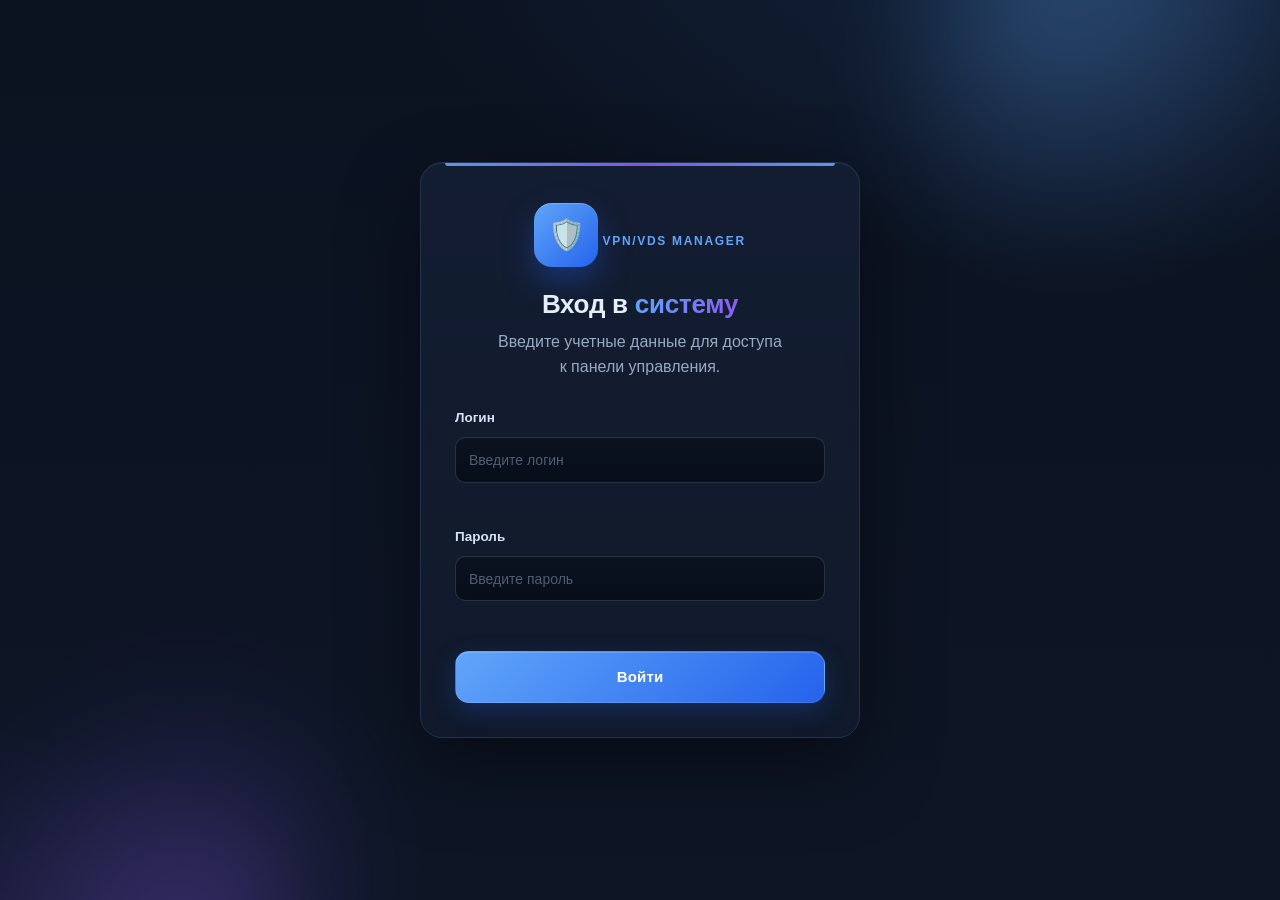
==== commit a84422ce: "fix(ui): spacing gaps - buttons/divs no longer stick, bigger gaps everywhere, cache v20260831e" ====
--- a/vpn-manager/frontend/dashboard.html
+++ b/vpn-manager/frontend/dashboard.html
@@ -9,7 +9,7 @@
     <title>VPN/VDS Manager - Дашборд</title>
     <script>
       (function(){
-        var FORCE = "20260831c";
+        var FORCE = "20260831e";
         try {
           var u = new URL(window.location.href);
           if (u.searchParams.get("v") !== FORCE) {
@@ -30,7 +30,7 @@
         }
       })();
     </script>
-    <link rel="stylesheet" href="styles.css?v=20260831c" />
+    <link rel="stylesheet" href="styles.css?v=20260831e" />
   </head>
   <body>
     <div class="layout">
@@ -41,15 +41,6 @@
         </div>
 
         <div class="topbar-actions">
-          <button type="button" id="tab-dashboard-btn" class="tab-btn tab-btn-active" data-tab="dashboard">
-            Дашборд
-          </button>
-          <button type="button" id="tab-sessions-btn" class="tab-btn" data-tab="sessions">
-            Сессии VPN
-          </button>
-          <button type="button" id="tab-users-btn" class="tab-btn" data-tab="users">
-            VPN Пользователи
-          </button>
           <a href="index.html" class="tab-btn" role="button">
             Конфиг
           </a>
@@ -68,169 +59,188 @@
         </div>
       </header>
 
-      <!-- TAB: DASHBOARD -->
-      <section id="tab-dashboard" class="dashboard-panel tab-panel tab-panel-active">
-        <div class="stats-grid">
-          <div class="stat-card panel">
-            <div class="stat-icon stat-icon-total">▦</div>
-            <div class="stat-content">
-              <span class="stat-label">Всего роутеров</span>
-              <strong id="stat-total" class="stat-value">0</strong>
-              <p class="stat-meta" id="stat-profiles">Профилей: 0</p>
-            </div>
-          </div>
-
-          <div class="stat-card panel">
-            <div class="stat-icon stat-icon-online">●</div>
-            <div class="stat-content">
-              <span class="stat-label">Онлайн</span>
-              <strong id="stat-online" class="stat-value stat-value-success">0</strong>
-              <p class="stat-meta" id="stat-uptime">Uptime сервера: —</p>
-            </div>
-          </div>
-
-          <div class="stat-card panel">
-            <div class="stat-icon stat-icon-traffic">↯</div>
-            <div class="stat-content">
-              <span class="stat-label">Трафик всего</span>
-              <strong id="stat-traffic" class="stat-value">0 GB</strong>
-              <p class="stat-meta" id="stat-traffic-mb">≈ 0 MB</p>
-            </div>
-          </div>
-
-          <div class="stat-card panel">
-            <div class="stat-icon stat-icon-offline">○</div>
-            <div class="stat-content">
-              <span class="stat-label">Оффлайн</span>
-              <strong id="stat-offline" class="stat-value stat-value-danger">0</strong>
-              <p class="stat-meta" id="stat-sessions">Активных сессий: 0</p>
-            </div>
-          </div>
-        </div>
-
-        <div class="dashboard-actions">
-          <button type="button" id="refresh-btn" class="btn btn-secondary">
-            🔄 Обновить сейчас
-          </button>
-          <a href="index.html" class="btn btn-primary">
-            ⚙️ Настройка конфигурации
-          </a>
-          <button type="button" id="vpn-sync-btn" class="btn btn-secondary">
-            📤 VPN Sync (роутеры → chap-secrets)
-          </button>
-          <button type="button" id="vpn-restart-btn" class="btn btn-secondary">
-            🔁 Перезапустить VPN службы
-          </button>
-        </div>
-
-        <div class="panel panel-table">
-          <div class="panel-header">
-            <div>
-              <p class="eyebrow">Мониторинг роутеров</p>
-              <h2>Список роутеров</h2>
-              <p class="subtitle">
-                Автообновление каждые 10 секунд. Последнее обновление:
-                <span id="last-update">—</span>
-              </p>
-            </div>
-          </div>
-
-          <div class="table-wrapper">
-            <table id="routers-table" class="routers-table">
-              <thead>
-                <tr>
-                  <th>Название</th>
-                  <th>VPN логин</th>
-                  <th>LAN подсеть</th>
-                  <th>Wi-Fi</th>
-                  <th>Статус</th>
-                  <th>Uptime</th>
-                  <th>Трафик</th>
-                  <th>Действия</th>
-                </tr>
-              </thead>
-              <tbody id="routers-tbody">
-                <tr>
-                  <td colspan="8" class="table-loading">Загрузка данных...</td>
-                </tr>
-              </tbody>
-            </table>
+      <!-- DASHBOARD (Collapsible) -->
+      <section id="tab-dashboard" class="panel collapsible section-dashboard is-open">
+        <div class="collapsible-header">
+          <span class="section-icon">📊</span>
+          <h2 class="collapsible-title">Обзор и роутеры</h2>
+          <span class="chevron">▼</span>
+        </div>
+        <div class="collapsible-body">
+          <div class="stats-grid">
+            <div class="stat-card panel">
+              <div class="stat-icon stat-icon-total">▦</div>
+              <div class="stat-content">
+                <span class="stat-label">Всего роутеров</span>
+                <strong id="stat-total" class="stat-value">0</strong>
+                <p class="stat-meta" id="stat-profiles">Профилей: 0</p>
+              </div>
+            </div>
+
+            <div class="stat-card panel">
+              <div class="stat-icon stat-icon-online">●</div>
+              <div class="stat-content">
+                <span class="stat-label">Онлайн</span>
+                <strong id="stat-online" class="stat-value stat-value-success">0</strong>
+                <p class="stat-meta" id="stat-uptime">Uptime сервера: —</p>
+              </div>
+            </div>
+
+            <div class="stat-card panel">
+              <div class="stat-icon stat-icon-traffic">↯</div>
+              <div class="stat-content">
+                <span class="stat-label">Трафик всего</span>
+                <strong id="stat-traffic" class="stat-value">0 GB</strong>
+                <p class="stat-meta" id="stat-traffic-mb">≈ 0 MB</p>
+              </div>
+            </div>
+
+            <div class="stat-card panel">
+              <div class="stat-icon stat-icon-offline">○</div>
+              <div class="stat-content">
+                <span class="stat-label">Оффлайн</span>
+                <strong id="stat-offline" class="stat-value stat-value-danger">0</strong>
+                <p class="stat-meta" id="stat-sessions">Активных сессий: 0</p>
+              </div>
+            </div>
+          </div>
+
+          <div class="dashboard-actions">
+            <button type="button" id="refresh-btn" class="btn btn-secondary">
+              🔄 Обновить сейчас
+            </button>
+            <a href="index.html" class="btn btn-primary">
+              ⚙️ Настройка конфигурации
+            </a>
+            <button type="button" id="vpn-sync-btn" class="btn btn-secondary">
+              📤 VPN Sync (роутеры → chap-secrets)
+            </button>
+            <button type="button" id="vpn-restart-btn" class="btn btn-secondary">
+              🔁 Перезапустить VPN службы
+            </button>
+          </div>
+
+          <div class="panel panel-table">
+            <div class="panel-header">
+              <div>
+                <p class="eyebrow">Мониторинг роутеров</p>
+                <h3>Список роутеров</h3>
+                <p class="subtitle">
+                  Автообновление каждые 10 секунд. Последнее обновление:
+                  <span id="last-update">—</span>
+                </p>
+              </div>
+            </div>
+
+            <div class="table-wrapper">
+              <table id="routers-table" class="routers-table">
+                <thead>
+                  <tr>
+                    <th>Название</th>
+                    <th>VPN логин</th>
+                    <th>LAN подсеть</th>
+                    <th>Wi-Fi</th>
+                    <th>Статус</th>
+                    <th>Uptime</th>
+                    <th>Трафик</th>
+                    <th>Действия</th>
+                  </tr>
+                </thead>
+                <tbody id="routers-tbody">
+                  <tr>
+                    <td colspan="8" class="table-loading">Загрузка данных...</td>
+                  </tr>
+                </tbody>
+              </table>
+            </div>
           </div>
         </div>
       </section>
 
-      <!-- TAB: SESSIONS -->
-      <section id="tab-sessions" class="dashboard-panel tab-panel">
-        <div class="dashboard-actions">
-          <button type="button" id="refresh-sessions-btn" class="btn btn-secondary">🔄 Обновить сессии</button>
-          <p class="subtitle" style="margin-left:auto;">Сеансов показано: <strong id="sessions-count">0</strong></p>
-        </div>
-        <div class="panel panel-table">
-          <div class="panel-header">
-            <p class="eyebrow">Мониторинг</p>
-            <h2>Активные VPN сессии</h2>
-            <p class="subtitle">Данные из xl2tpd-control / accel-cmd / ipsec status. Обновляются каждые 10 секунд.</p>
-          </div>
-          <div class="table-wrapper">
-            <table id="sessions-table" class="routers-table">
-              <thead>
-                <tr>
-                  <th>Роутер</th>
-                  <th>VPN логин</th>
-                  <th>Протокол</th>
-                  <th>Интерфейс</th>
-                  <th>IP клиента</th>
-                  <th>LAN</th>
-                  <th>Uptime</th>
-                  <th>Трафик</th>
-                </tr>
-              </thead>
-              <tbody id="sessions-tbody">
-                <tr><td colspan="8" class="table-loading">Загрузка сессий...</td></tr>
-              </tbody>
-            </table>
+      <!-- SESSIONS (Collapsible) -->
+      <section id="tab-sessions" class="panel collapsible section-sessions is-open">
+        <div class="collapsible-header">
+          <span class="section-icon">🔗</span>
+          <h2 class="collapsible-title">Активные VPN сессии</h2>
+          <span class="chevron">▼</span>
+        </div>
+        <div class="collapsible-body">
+          <div class="dashboard-actions">
+            <button type="button" id="refresh-sessions-btn" class="btn btn-secondary">🔄 Обновить сессии</button>
+            <p class="subtitle" style="margin-left:auto;">Сеансов показано: <strong id="sessions-count">0</strong></p>
+          </div>
+          <div class="panel panel-table">
+            <div class="panel-header">
+              <p class="eyebrow">Мониторинг</p>
+              <p class="subtitle">Данные из xl2tpd-control / accel-cmd / ipsec status. Обновляются каждые 10 секунд.</p>
+            </div>
+            <div class="table-wrapper">
+              <table id="sessions-table" class="routers-table">
+                <thead>
+                  <tr>
+                    <th>Роутер</th>
+                    <th>VPN логин</th>
+                    <th>Протокол</th>
+                    <th>Интерфейс</th>
+                    <th>IP клиента</th>
+                    <th>LAN</th>
+                    <th>Uptime</th>
+                    <th>Трафик</th>
+                  </tr>
+                </thead>
+                <tbody id="sessions-tbody">
+                  <tr><td colspan="8" class="table-loading">Загрузка сессий...</td></tr>
+                </tbody>
+              </table>
+            </div>
           </div>
         </div>
       </section>
 
-      <!-- TAB: VPN USERS -->
-      <section id="tab-users" class="dashboard-panel tab-panel">
-        <div class="dashboard-actions">
-          <button type="button" id="add-user-btn" class="btn btn-primary">➕ Добавить пользователя VPN</button>
-          <button type="button" id="refresh-users-btn" class="btn btn-secondary">🔄 Обновить список</button>
-          <button type="button" id="users-sync-btn" class="btn btn-secondary">📤 VPN Sync</button>
-          <p class="subtitle" style="margin-left:auto;">Пользователей: <strong id="users-count">0</strong></p>
-        </div>
-        <div class="panel panel-table">
-          <div class="panel-header">
-            <p class="eyebrow">Управление учётками VPN (chap-secrets)</p>
-            <h2>VPN Пользователи</h2>
-            <p class="subtitle">Автоматически применяется в /etc/ppp/chap-secrets (L2TP) и /etc/accel-ppp/conf/chap-secrets (SSTP, если установлен).</p>
-          </div>
-          <div class="table-wrapper">
-            <table id="users-table" class="routers-table">
-              <thead>
-                <tr>
-                  <th>Логин</th>
-                  <th>Привязка роутера</th>
-                  <th>Статус</th>
-                  <th>Протокол</th>
-                  <th>IP PPP</th>
-                  <th>Uptime</th>
-                  <th>Трафик</th>
-                  <th>Действия</th>
-                </tr>
-              </thead>
-              <tbody id="users-tbody">
-                <tr><td colspan="8" class="table-loading">Загрузка пользователей...</td></tr>
-              </tbody>
-            </table>
+      <!-- VPN USERS (Collapsible) -->
+      <section id="tab-users" class="panel collapsible section-users is-open">
+        <div class="collapsible-header">
+          <span class="section-icon">👥</span>
+          <h2 class="collapsible-title">VPN Пользователи</h2>
+          <span class="chevron">▼</span>
+        </div>
+        <div class="collapsible-body">
+          <div class="dashboard-actions">
+            <button type="button" id="add-user-btn" class="btn btn-primary">➕ Добавить пользователя VPN</button>
+            <button type="button" id="refresh-users-btn" class="btn btn-secondary">🔄 Обновить список</button>
+            <button type="button" id="users-sync-btn" class="btn btn-secondary">📤 VPN Sync</button>
+            <p class="subtitle" style="margin-left:auto;">Пользователей: <strong id="users-count">0</strong></p>
+          </div>
+          <div class="panel panel-table">
+            <div class="panel-header">
+              <p class="eyebrow">Управление учётками VPN (chap-secrets)</p>
+              <p class="subtitle">Автоматически применяется в /etc/ppp/chap-secrets (L2TP) и /etc/accel-ppp/conf/chap-secrets (SSTP, если установлен).</p>
+            </div>
+            <div class="table-wrapper">
+              <table id="users-table" class="routers-table">
+                <thead>
+                  <tr>
+                    <th>Логин</th>
+                    <th>Привязка роутера</th>
+                    <th>Статус</th>
+                    <th>Протокол</th>
+                    <th>IP PPP</th>
+                    <th>Uptime</th>
+                    <th>Трафик</th>
+                    <th>Действия</th>
+                  </tr>
+                </thead>
+                <tbody id="users-tbody">
+                  <tr><td colspan="8" class="table-loading">Загрузка пользователей...</td></tr>
+                </tbody>
+              </table>
+            </div>
           </div>
         </div>
       </section>
     </div>
 
-    <script defer src="app.js?v=20260831c"></script>
+    <script defer src="app.js?v=20260831e"></script>
 
     <!-- Password change modal -->
     <div id="password-modal" class="modal" style="display:none;">
--- a/vpn-manager/frontend/styles.css
+++ b/vpn-manager/frontend/styles.css
@@ -50,7 +50,7 @@
 a { color: var(--accent-2); text-decoration: none; transition: color var(--t-fast); }
 a:hover { color: #93c5fd; }
 
-.layout { display: grid; gap: 20px; padding: 20px; }
+.layout { display: grid; gap: 24px; padding: 22px; }
 
 .topbar {
   display: flex; align-items: center; justify-content: space-between;
@@ -74,7 +74,7 @@
 }
 
 .topbar-actions {
-  display: flex; align-items: center; gap: 10px; flex-wrap: wrap;
+  display: flex; align-items: center; gap: 14px; flex-wrap: wrap;
 }
 
 .tab-btn {
@@ -284,7 +284,7 @@
 
 .section-grid {
   display: grid;
-  gap: 14px;
+  gap: 18px;
 }
 
 .inline-summary {
@@ -302,7 +302,7 @@
 }
 .inline-summary-value { color: var(--text); font-size: 14.5px; word-break: break-word; font-weight: 500; }
 
-.field { display: grid; gap: 8px; }
+.field { display: grid; gap: 10px; }
 .field-checkbox {
   grid-template-columns: auto 1fr;
   align-items: start;
@@ -393,7 +393,7 @@
 }
 
 .button-row,
-.button-column { display: flex; gap: 10px; }
+.button-column { display: flex; gap: 14px; }
 .button-column { flex-direction: column; }
 .button-row .btn, .button-column .btn { flex: 1; }
 
@@ -413,7 +413,7 @@
 
 .actions {
   display: flex;
-  gap: 12px;
+  gap: 16px;
   padding: 0 24px 24px;
   flex-wrap: wrap;
 }
@@ -498,10 +498,10 @@
 
 .router-list {
   display: grid;
-  gap: 10px;
+  gap: 14px;
   max-height: 360px;
   overflow: auto;
-  margin-bottom: 14px;
+  margin-bottom: 16px;
   padding: 2px;
   scrollbar-gutter: stable;
 }
@@ -509,10 +509,10 @@
 .router-item {
   display: grid;
   grid-template-columns: 1fr auto;
-  gap: 4px 12px;
+  gap: 8px 16px;
   align-items: center;
   width: 100%;
-  padding: 13px 14px;
+  padding: 15px 16px;
   border: 1px solid rgba(153,169,194,0.15);
   border-radius: var(--radius-md);
   background: linear-gradient(180deg, rgba(12,20,36,0.88), rgba(9,17,30,0.9));
@@ -806,7 +806,7 @@
 .dashboard-actions {
   display: flex;
   flex-wrap: wrap;
-  gap: 12px;
+  gap: 16px;
 }
 
 .panel-table { overflow: hidden; }
@@ -946,7 +946,7 @@
 .muted { color: var(--muted); }
 .small { font-size: 11.5px; margin-top: 2px; }
 
-.actions-col { display: flex; flex-wrap: wrap; gap: 6px; }
+.actions-col { display: flex; flex-wrap: wrap; gap: 12px; align-items: center; }
 
 /* --- Field with generate btn / suffix button --- */
 .field-row {
@@ -972,6 +972,92 @@
 }
 .section-lan { border-top: 2px solid rgba(34,197,94,0.22); }
 .section-wifi { border-top: 2px solid rgba(236,72,153,0.22); }
+
+.section-dashboard {
+  border-top: 2px solid rgba(74,163,255,0.28);
+  background: linear-gradient(180deg, rgba(74,163,255,0.06) 0%, transparent 22%), linear-gradient(180deg, rgba(26,38,62,0.95), rgba(22,34,56,0.96));
+}
+.section-sessions {
+  border-top: 2px solid rgba(139,92,246,0.28);
+}
+.section-users {
+  border-top: 2px solid rgba(34,197,94,0.28);
+}
+
+/* ===== COLLAPSIBLE ACCORDION ===== */
+.collapsible {
+  transition: box-shadow var(--t) ease;
+}
+.collapsible-header {
+  display: flex;
+  align-items: center;
+  gap: 18px;
+  padding: 20px 24px;
+  cursor: pointer;
+  user-select: none;
+  border-radius: var(--radius-md) var(--radius-md) 0 0;
+  transition: background var(--t) ease;
+}
+.collapsible-header:hover {
+  background: rgba(74,163,255,0.05);
+}
+.section .section-title {
+  padding: 20px 24px 16px 24px;
+  user-select: none;
+}
+.collapsible-title {
+  font-size: 1.15rem;
+  font-weight: 600;
+  margin: 0;
+  color: var(--text-1);
+  flex: 1 1 auto;
+}
+.chevron {
+  display: inline-flex;
+  align-items: center;
+  justify-content: center;
+  width: 26px;
+  height: 26px;
+  border-radius: 50%;
+  font-size: 0.72rem;
+  color: var(--text-3);
+  background: rgba(255,255,255,0.04);
+  transition: transform var(--t) ease, background var(--t-fast) ease, color var(--t-fast) ease;
+  flex: 0 0 auto;
+  margin-left: auto;
+}
+.collapsible-header:hover .chevron,
+.section-title:hover .chevron {
+  background: rgba(74,163,255,0.15);
+  color: #9cc5ff;
+}
+.collapsible:not(.is-open) > .collapsible-header .chevron,
+.collapsible:not(.is-open) > .section-title .chevron {
+  transform: rotate(-90deg);
+}
+.collapsible-body {
+  max-height: 5000px;
+  overflow: hidden;
+  opacity: 1;
+  transition: max-height var(--t-slow) cubic-bezier(0.22, 1, 0.36, 1),
+              opacity var(--t) ease,
+              padding var(--t) ease;
+  padding: 0 24px 24px 24px;
+}
+.collapsible:not(.is-open) > .collapsible-body {
+  max-height: 0;
+  opacity: 0;
+  padding-top: 0;
+  padding-bottom: 0;
+  pointer-events: none;
+  margin-top: -4px;
+}
+.section.collapsible:not(.is-open) {
+  padding-bottom: 0;
+}
+.section.collapsible > .section-title .section-icon {
+  margin-right: 0;
+}
 
 /* ===== MODAL ===== */
 .modal {
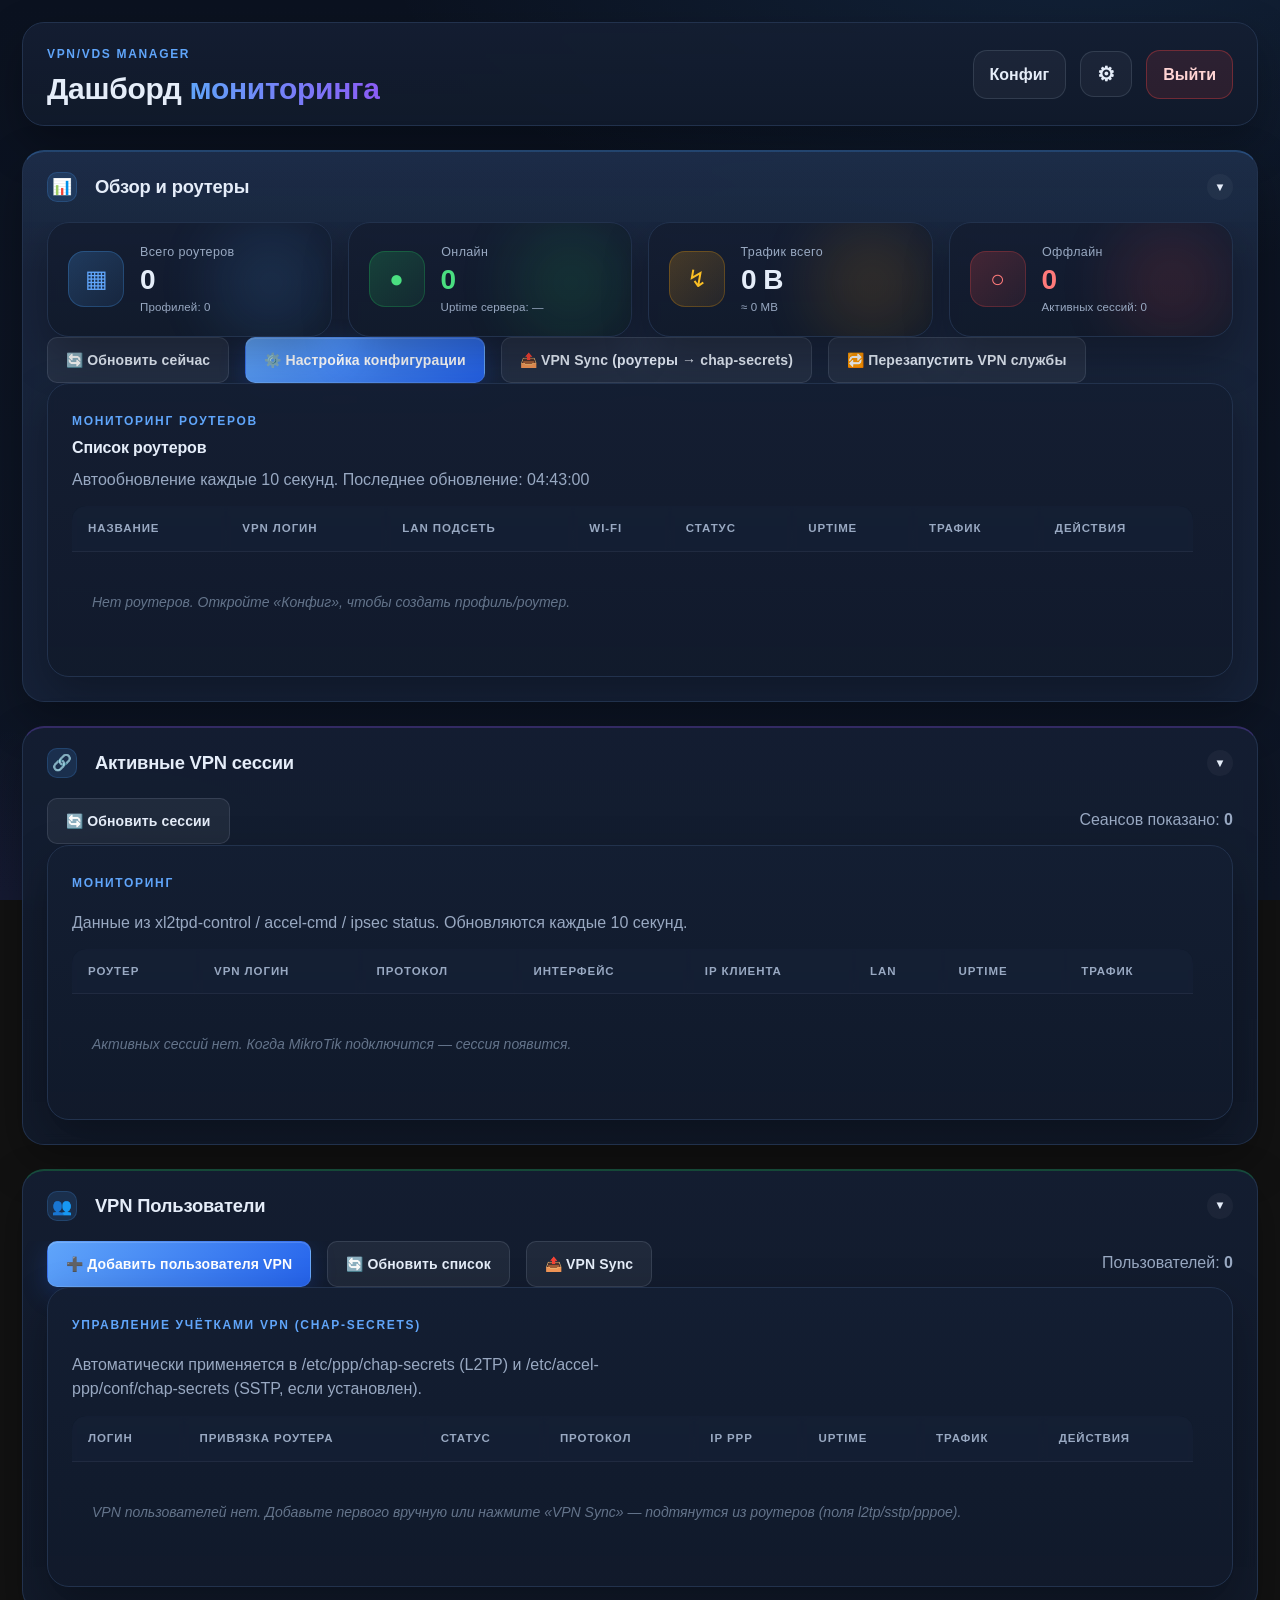
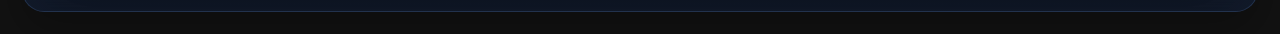
==== commit 77502482: "feat(audit): security+UX batch — JWT monitoring/configs endpoints, no weak defaults, CORS fix, struc" ====
--- a/vpn-manager/frontend/dashboard.html
+++ b/vpn-manager/frontend/dashboard.html
@@ -9,7 +9,7 @@
     <title>VPN/VDS Manager - Дашборд</title>
     <script>
       (function(){
-        var FORCE = "20260831e";
+        var FORCE = "20260902a";
         try {
           var u = new URL(window.location.href);
           if (u.searchParams.get("v") !== FORCE) {
@@ -30,7 +30,7 @@
         }
       })();
     </script>
-    <link rel="stylesheet" href="styles.css?v=20260831e" />
+    <link rel="stylesheet" href="styles.css?v=20260902a" />
   </head>
   <body>
     <div class="layout">
@@ -240,7 +240,7 @@
       </section>
     </div>
 
-    <script defer src="app.js?v=20260831e"></script>
+    <script defer src="app.js?v=20260902a"></script>
 
     <!-- Password change modal -->
     <div id="password-modal" class="modal" style="display:none;">
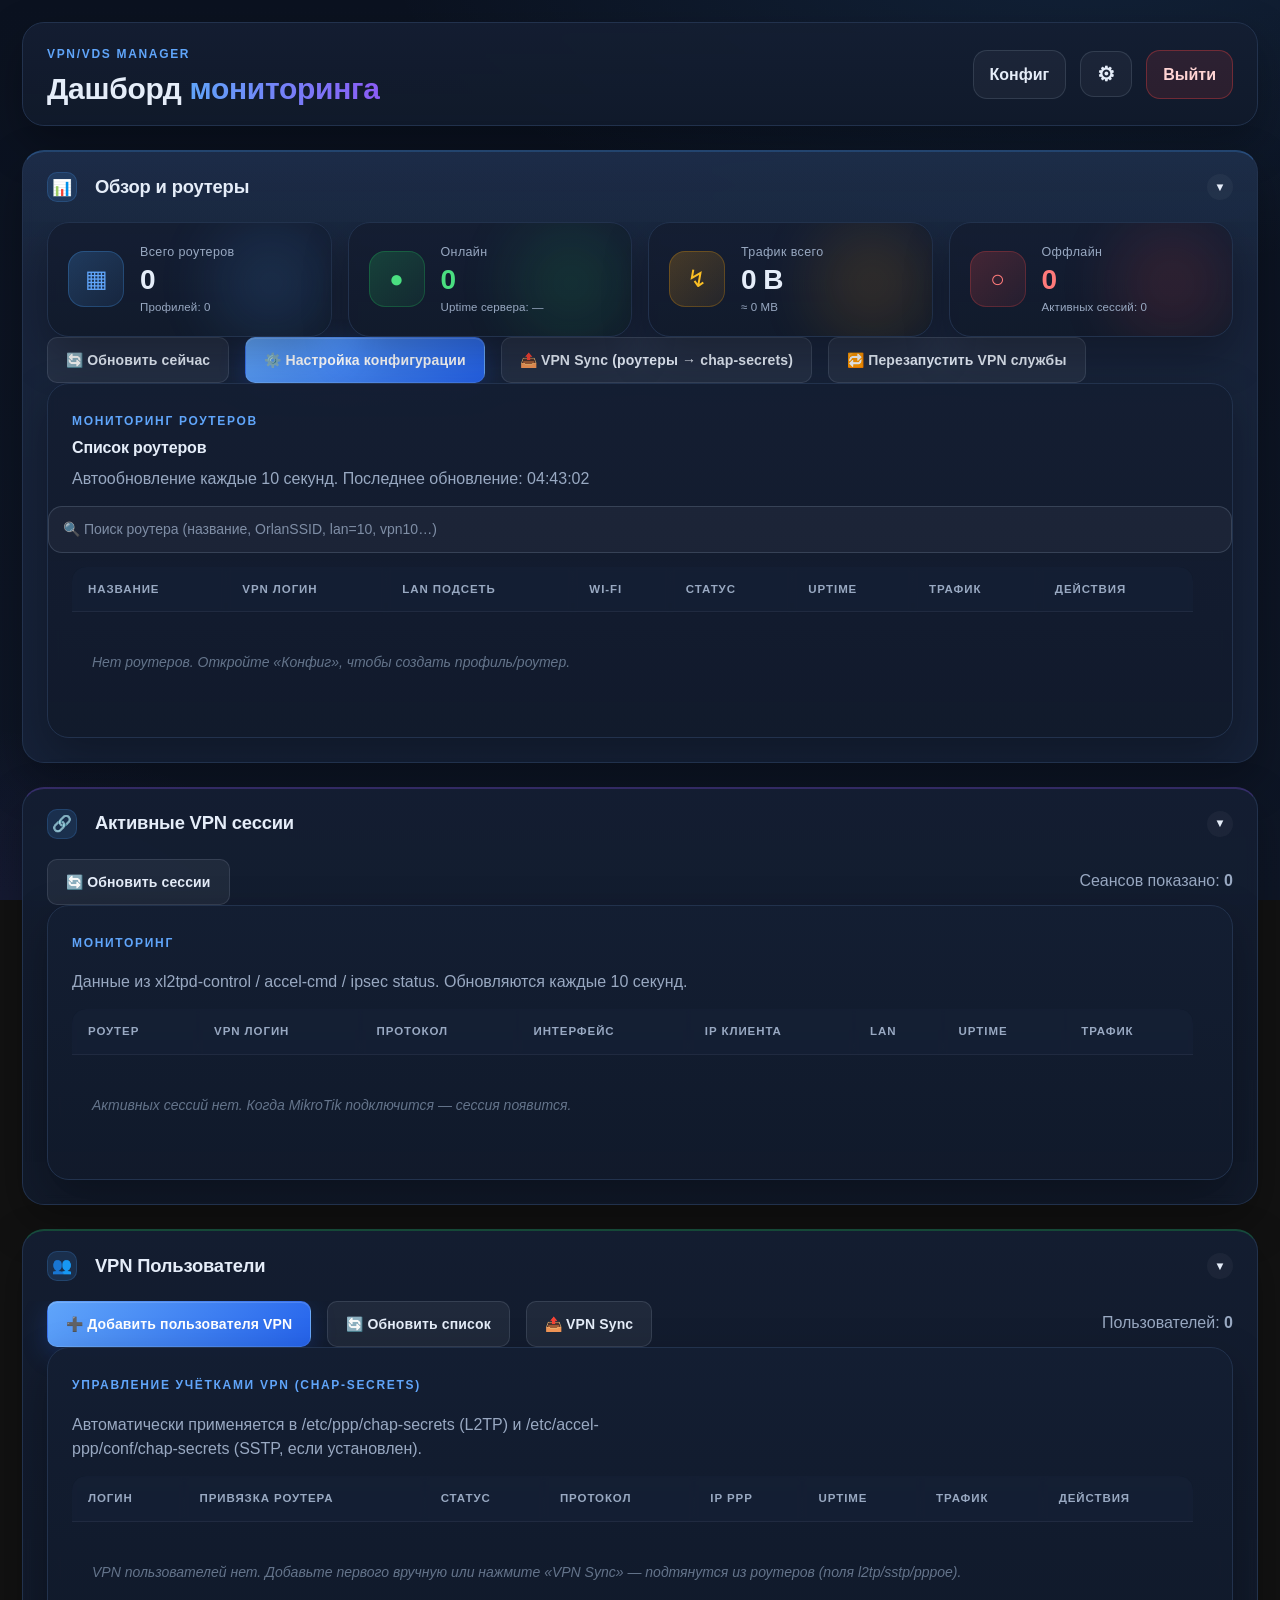
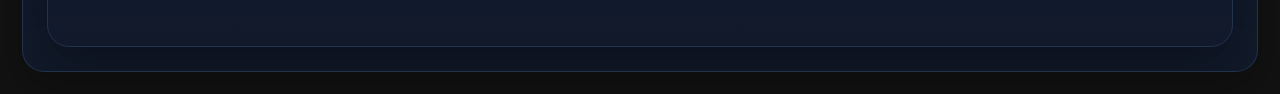
==== commit 7b0b6544: "feat(v1.2.0): P0/P1 roadmap (uniqueness, chap-secrets auto-sync, 429 rate limit, deep health, CIDR c" ====
--- a/vpn-manager/frontend/dashboard.html
+++ b/vpn-manager/frontend/dashboard.html
@@ -9,7 +9,7 @@
     <title>VPN/VDS Manager - Дашборд</title>
     <script>
       (function(){
-        var FORCE = "20260902a";
+        var FORCE = "20260902b";
         try {
           var u = new URL(window.location.href);
           if (u.searchParams.get("v") !== FORCE) {
@@ -30,7 +30,7 @@
         }
       })();
     </script>
-    <link rel="stylesheet" href="styles.css?v=20260902a" />
+    <link rel="stylesheet" href="styles.css?v=20260902b" />
   </head>
   <body>
     <div class="layout">
@@ -132,7 +132,17 @@
               </div>
             </div>
 
-            <div class="table-wrapper">
+            <div style="margin-bottom:14px;">
+              <input
+              id="routerSearchInput"
+              class="search-input"
+              type="search"
+              placeholder="🔍 Поиск роутера (название, OrlanSSID, lan=10, vpn10…)"
+              autocomplete="off"
+              />
+            </div>
+
+            <div class="table-wrap table-wrapper">
               <table id="routers-table" class="routers-table">
                 <thead>
                   <tr>
@@ -174,7 +184,7 @@
               <p class="eyebrow">Мониторинг</p>
               <p class="subtitle">Данные из xl2tpd-control / accel-cmd / ipsec status. Обновляются каждые 10 секунд.</p>
             </div>
-            <div class="table-wrapper">
+            <div class="table-wrap table-wrapper">
               <table id="sessions-table" class="routers-table">
                 <thead>
                   <tr>
@@ -216,7 +226,7 @@
               <p class="eyebrow">Управление учётками VPN (chap-secrets)</p>
               <p class="subtitle">Автоматически применяется в /etc/ppp/chap-secrets (L2TP) и /etc/accel-ppp/conf/chap-secrets (SSTP, если установлен).</p>
             </div>
-            <div class="table-wrapper">
+            <div class="table-wrap table-wrapper">
               <table id="users-table" class="routers-table">
                 <thead>
                   <tr>
@@ -240,7 +250,7 @@
       </section>
     </div>
 
-    <script defer src="app.js?v=20260902a"></script>
+    <script defer src="app.js?v=20260902b"></script>
 
     <!-- Password change modal -->
     <div id="password-modal" class="modal" style="display:none;">
--- a/vpn-manager/frontend/styles.css
+++ b/vpn-manager/frontend/styles.css
@@ -1130,3 +1130,208 @@
     display: none;
   }
 }
+
+/* ===== GHOST BUTTON (used in confirm modal) ===== */
+.btn-ghost {
+  background: transparent;
+  color: var(--muted);
+  border-color: rgba(153, 169, 194, 0.22);
+}
+.btn-ghost:hover:not(:disabled) {
+  background: rgba(255, 255, 255, 0.05);
+  color: var(--text);
+  border-color: rgba(153, 169, 194, 0.38);
+  transform: translateY(-1px);
+}
+
+/* ===== TOAST SYSTEM ===== */
+.toast-container {
+  position: fixed;
+  right: 20px;
+  bottom: 20px;
+  display: flex;
+  flex-direction: column;
+  gap: 10px;
+  z-index: 9999;
+  max-width: min(420px, calc(100vw - 40px));
+  pointer-events: none;
+}
+.toast {
+  display: flex;
+  align-items: flex-start;
+  gap: 10px;
+  padding: 14px 16px;
+  border-radius: var(--radius-md);
+  background: var(--panel);
+  border: 1px solid var(--panel-border);
+  box-shadow: var(--shadow-lg);
+  opacity: 0;
+  transform: translateY(8px) scale(0.985);
+  pointer-events: auto;
+  backdrop-filter: blur(6px);
+  white-space: pre-line;
+  line-height: 1.45;
+  font-size: 14px;
+}
+.toast-icon { font-size: 18px; line-height: 1.3; flex-shrink: 0; }
+.toast-msg { flex: 1 1 auto; min-width: 0; }
+.toast-close {
+  background: transparent;
+  border: 0;
+  color: var(--muted);
+  font-size: 22px;
+  line-height: 0.7;
+  cursor: pointer;
+  padding: 2px 4px;
+  margin-left: 4px;
+  border-radius: 6px;
+  transition: color var(--t-fast), background var(--t-fast);
+  flex-shrink: 0;
+}
+.toast-close:hover { color: var(--text); background: rgba(255,255,255,0.07); }
+
+.toast-success {
+  background: linear-gradient(180deg, rgba(34, 197, 94, 0.18), rgba(34, 197, 94, 0.10));
+  border-color: rgba(34, 197, 94, 0.38);
+}
+.toast-error {
+  background: linear-gradient(180deg, rgba(239, 68, 68, 0.18), rgba(239, 68, 68, 0.10));
+  border-color: rgba(239, 68, 68, 0.38);
+}
+.toast-warn {
+  background: linear-gradient(180deg, rgba(245, 158, 11, 0.18), rgba(245, 158, 11, 0.10));
+  border-color: rgba(245, 158, 11, 0.38);
+}
+.toast-info {
+  background: linear-gradient(180deg, rgba(74, 163, 255, 0.16), rgba(74, 163, 255, 0.08));
+  border-color: rgba(74, 163, 255, 0.34);
+}
+
+/* ===== MODAL OVERLAY + CONFIRM DIALOG ===== */
+.modal-overlay {
+  position: fixed;
+  inset: 0;
+  z-index: 9998;
+  background: rgba(6, 10, 20, 0.62);
+  backdrop-filter: blur(4px);
+  opacity: 0;
+  display: flex;
+  align-items: center;
+  justify-content: center;
+  padding: 16px;
+  transition: opacity 0.2s ease;
+}
+.confirm-dialog {
+  width: 100%;
+  max-width: 460px;
+  background: var(--panel);
+  border: 1px solid var(--panel-border);
+  border-radius: var(--radius-lg);
+  box-shadow: var(--shadow-lg);
+  padding: 22px 24px 18px;
+}
+.confirm-title {
+  font-weight: 700;
+  font-size: 17px;
+  margin-bottom: 10px;
+  color: var(--text);
+}
+.confirm-message {
+  color: var(--muted);
+  font-size: 14px;
+  margin-bottom: 20px;
+}
+.confirm-actions {
+  display: flex;
+  gap: 12px;
+  justify-content: flex-end;
+}
+.confirm-actions .btn { min-width: 100px; }
+
+/* ===== HORIZONTAL TABLE SCROLL WRAP ===== */
+.table-wrap {
+  width: 100%;
+  overflow-x: auto;
+  -webkit-overflow-scrolling: touch;
+  overflow-y: hidden;
+  border-radius: var(--radius-md);
+  margin: 0;
+}
+.table-wrap > table {
+  min-width: 100%;
+  width: max-content;
+}
+
+/* ===== SEARCH INPUT (dashboard) ===== */
+.search-input {
+  width: 100%;
+  padding: 12px 14px;
+  border-radius: var(--radius-md);
+  background: rgba(255,255,255,0.04);
+  border: 1px solid rgba(153,169,194,0.22);
+  color: var(--text);
+  font: inherit;
+  font-size: 14px;
+  transition: border-color var(--t-fast), background var(--t-fast), box-shadow var(--t-fast);
+}
+.search-input::placeholder { color: var(--muted); opacity: 0.8; }
+.search-input:focus {
+  outline: none;
+  border-color: var(--accent-2);
+  background: rgba(74, 163, 255, 0.05);
+  box-shadow: 0 0 0 3px rgba(74, 163, 255, 0.14);
+}
+
+/* ===== LOGIN PASSWORD TOGGLE ===== */
+.pw-wrap { position: relative; display: block; }
+.pw-toggle {
+  position: absolute;
+  right: 10px;
+  top: 50%;
+  transform: translateY(-50%);
+  background: transparent;
+  border: 0;
+  cursor: pointer;
+  padding: 4px 6px;
+  border-radius: 8px;
+  color: var(--muted);
+  font-size: 16px;
+  transition: color var(--t-fast), background var(--t-fast);
+  user-select: none;
+  z-index: 2;
+}
+.pw-toggle:hover {
+  color: var(--text);
+  background: rgba(255,255,255,0.06);
+}
+
+/* ===== MOBILE (<= 640px) RESPONSIVE ===== */
+@media (max-width: 640px) {
+  body { padding-bottom: 120px; }
+  .layout { padding: 14px; gap: 14px; }
+  .topbar {
+    flex-wrap: wrap;
+    gap: 12px;
+    padding: 14px;
+  }
+  .topbar-actions { width: 100%; justify-content: flex-start; }
+  .panel { border-radius: var(--radius-lg); }
+  .form-row {
+    grid-template-columns: 1fr !important;
+    gap: 10px;
+  }
+  .confirm-actions {
+    flex-direction: column-reverse;
+  }
+  .confirm-actions .btn { width: 100%; min-width: 0; }
+  .toast-container {
+    left: 12px;
+    right: 12px;
+    bottom: 12px;
+    max-width: none;
+  }
+  .routers-table th, .routers-table td {
+    padding: 10px 12px;
+    font-size: 13px;
+  }
+}
